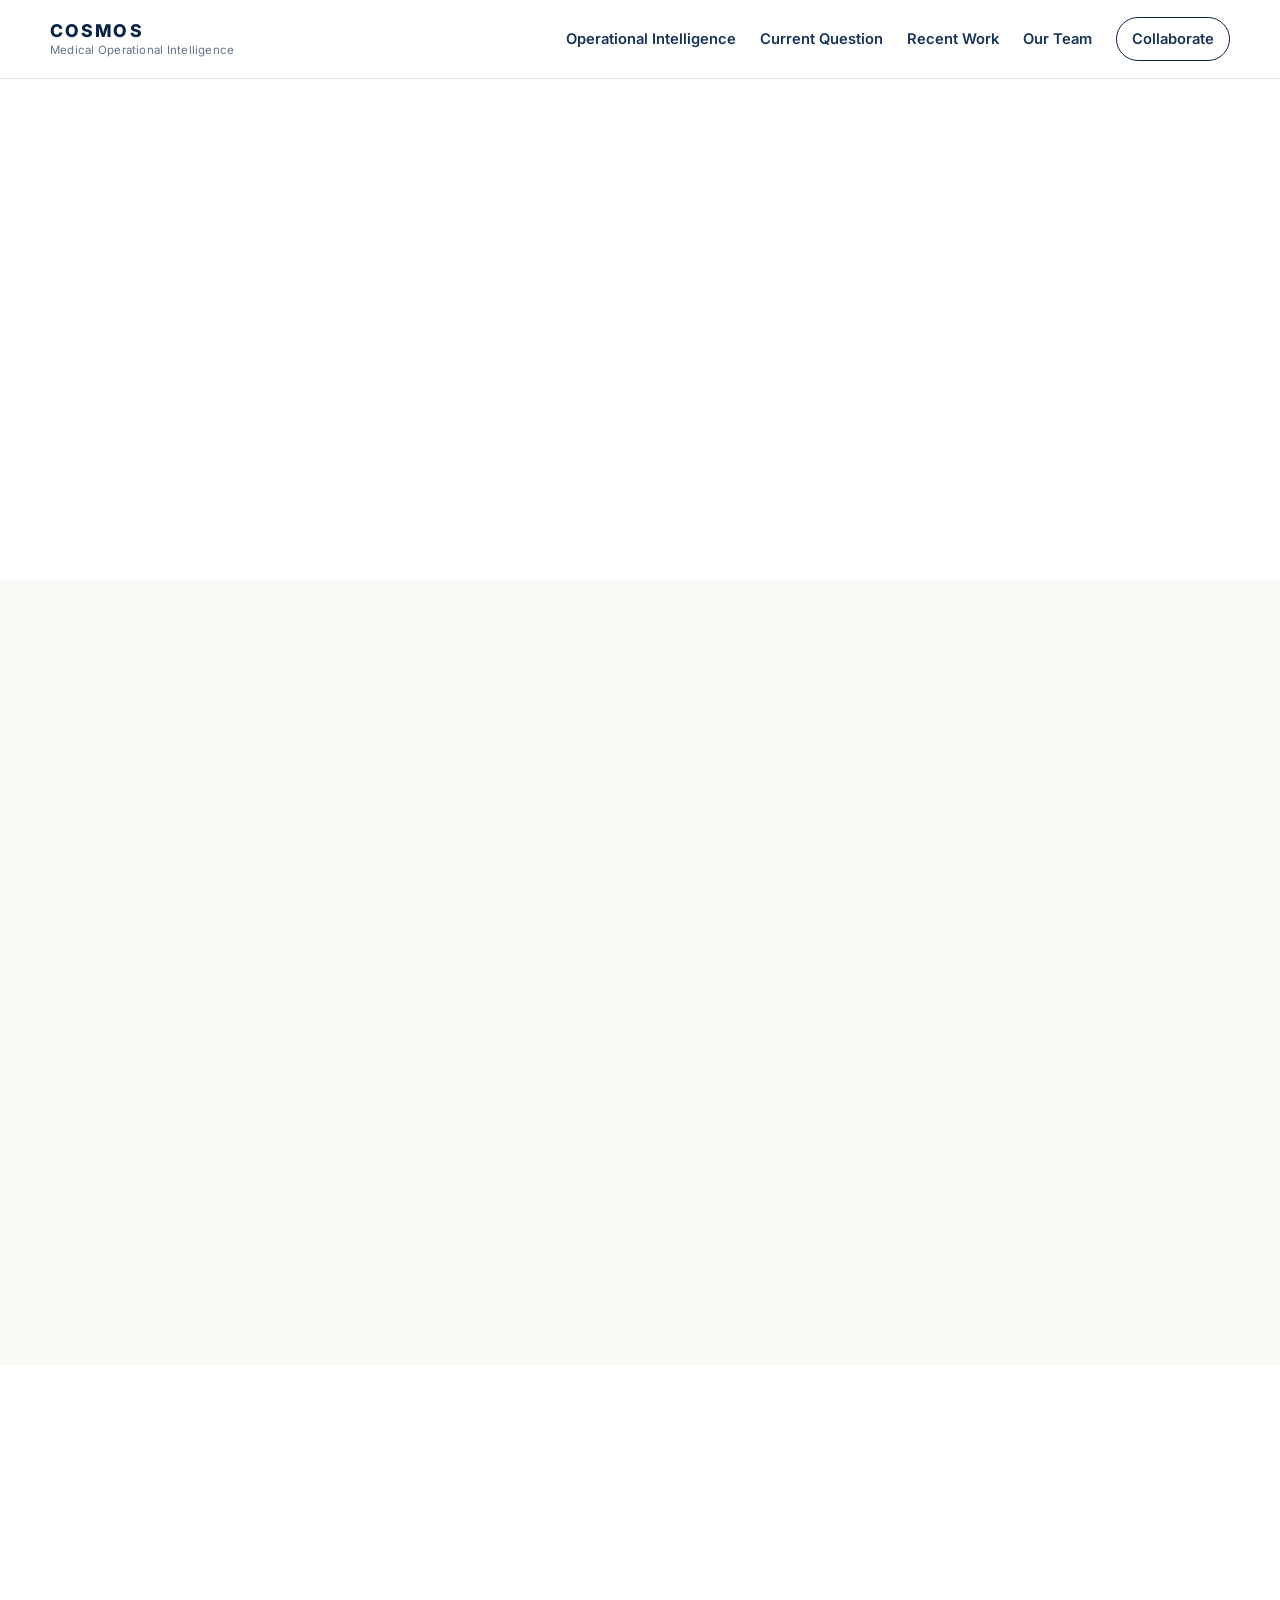
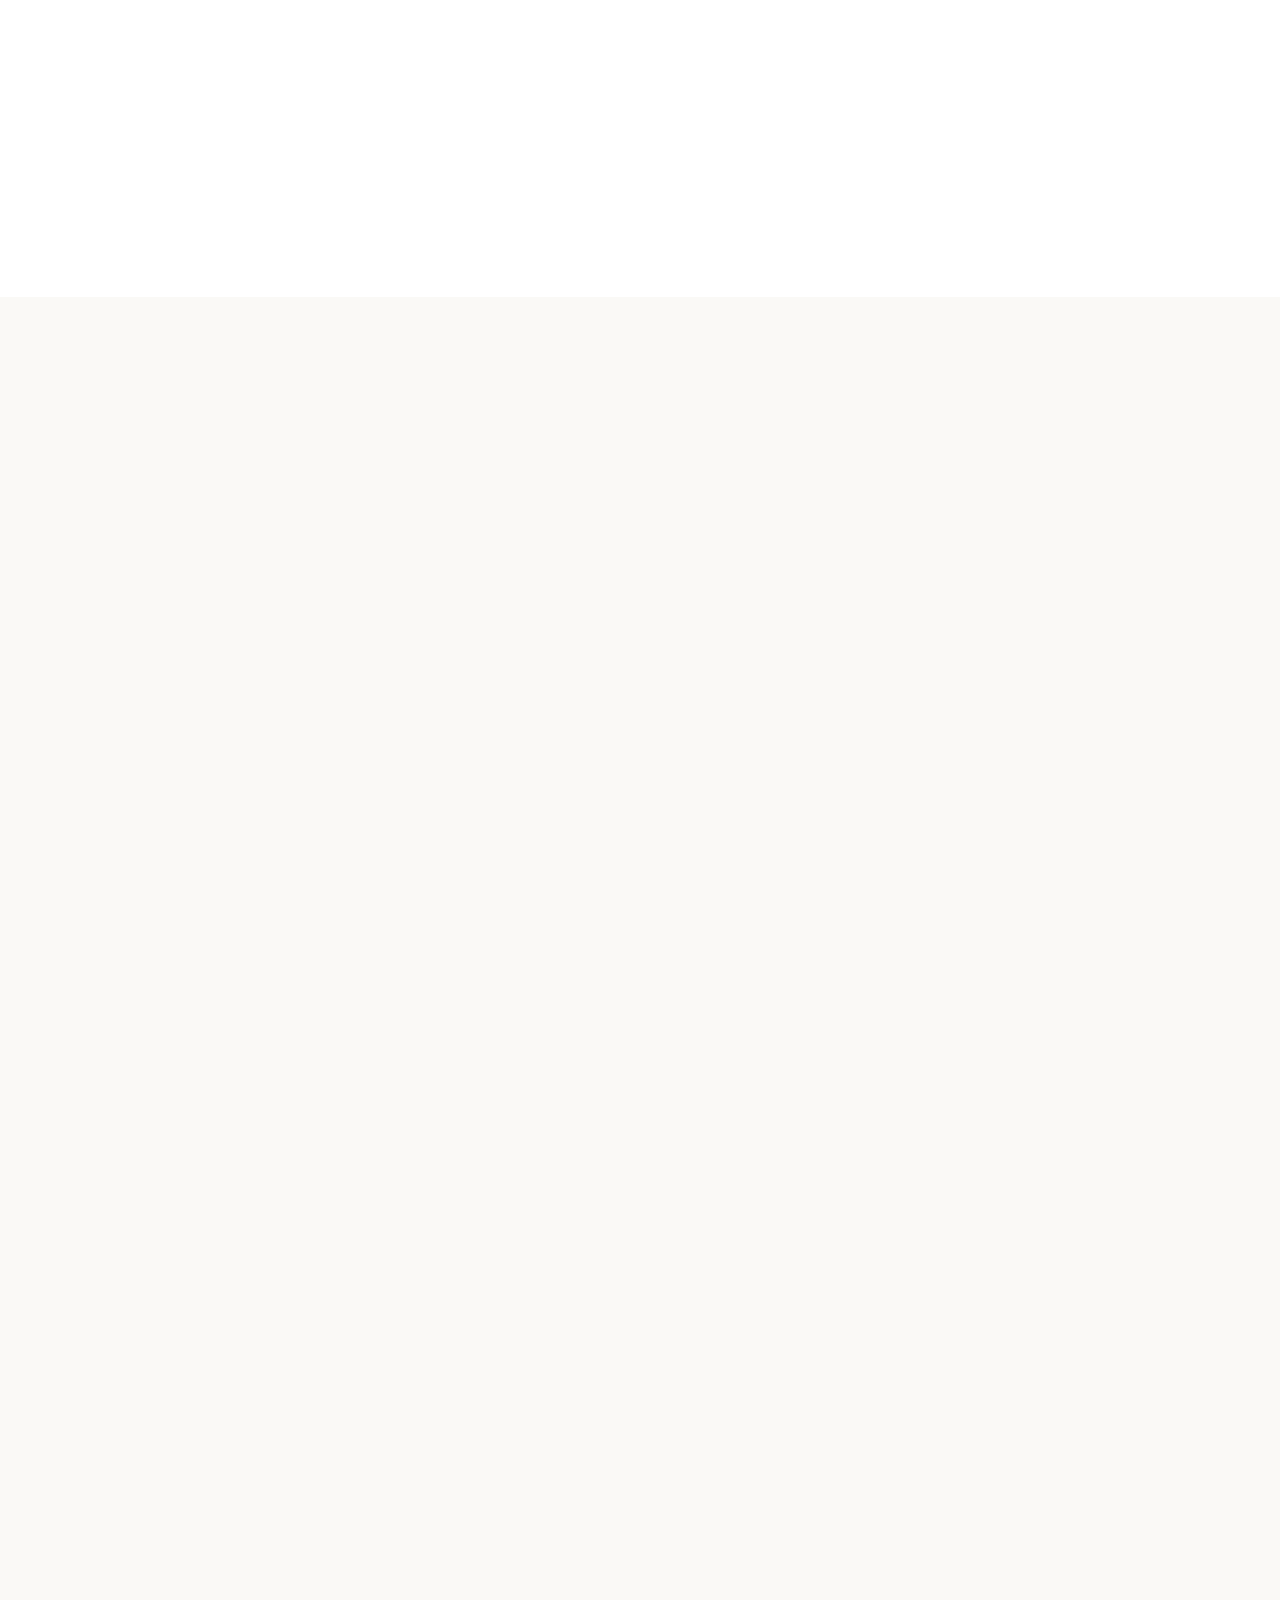
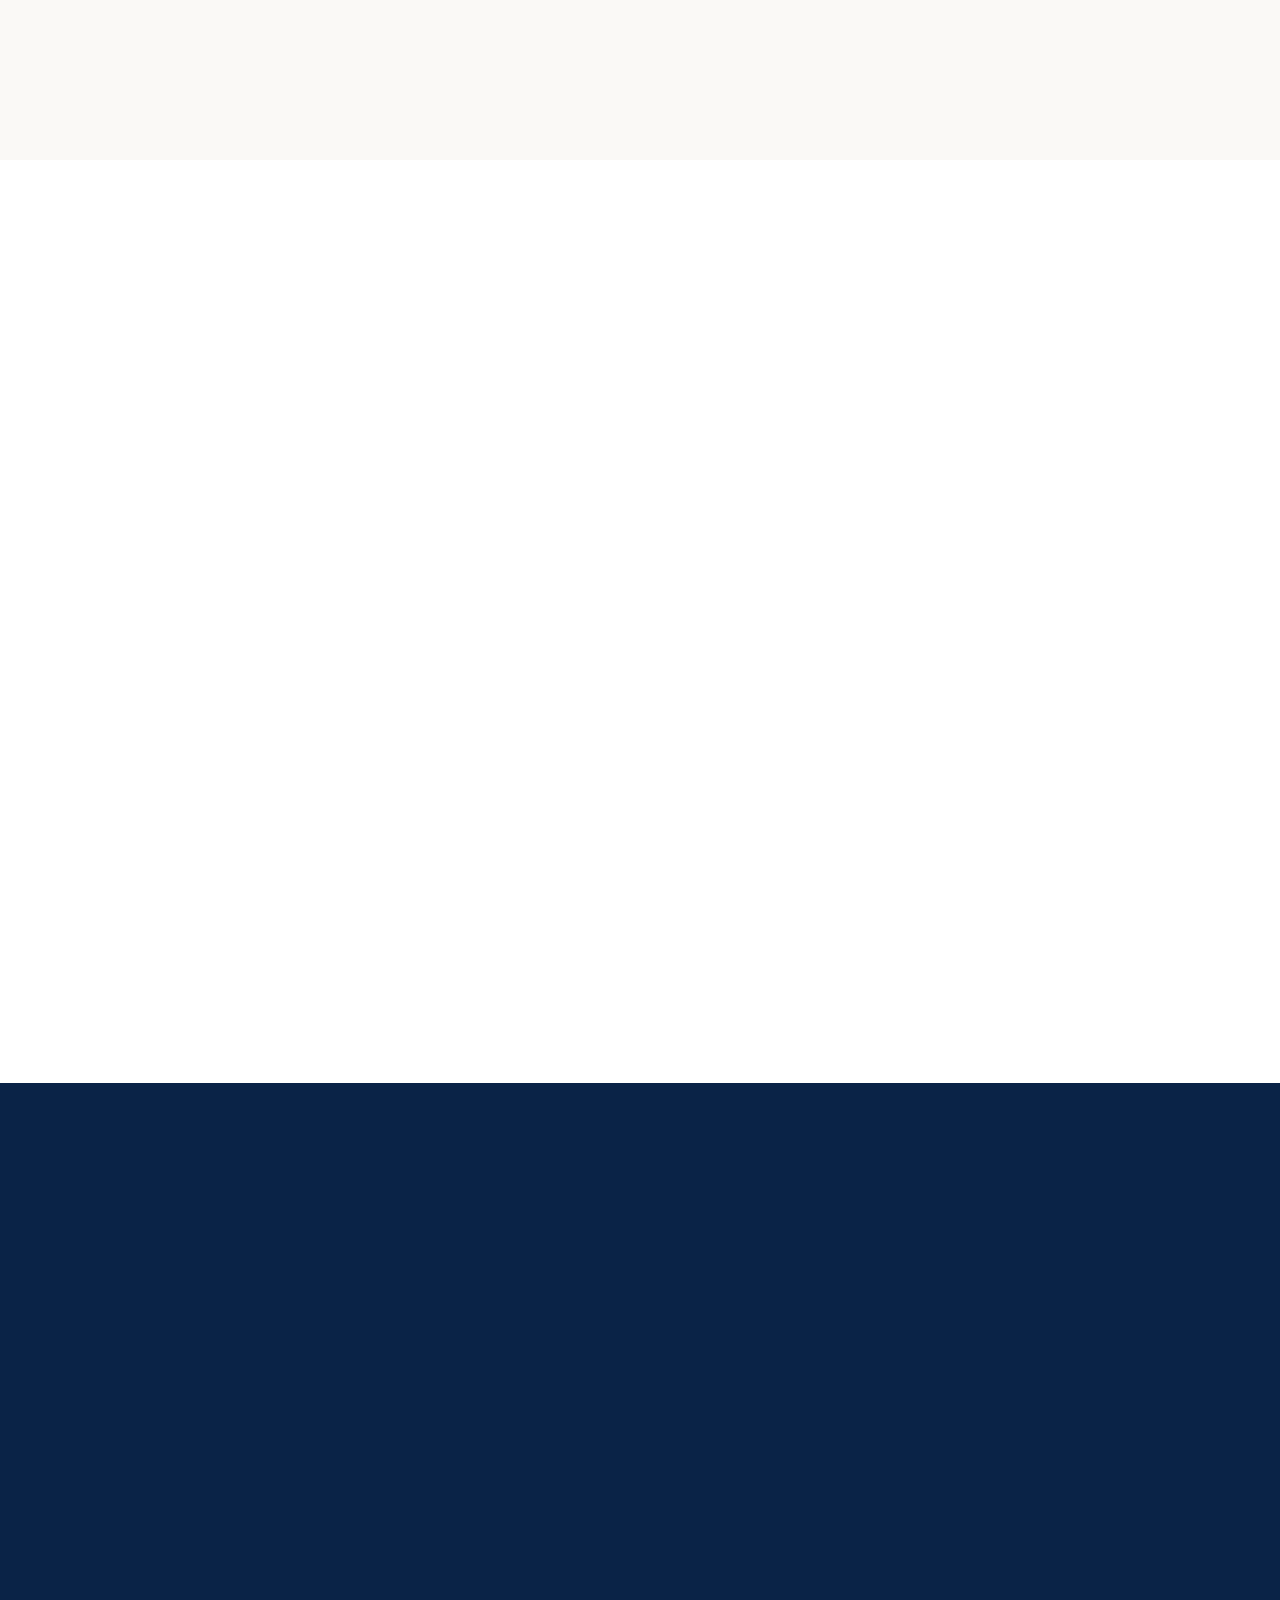
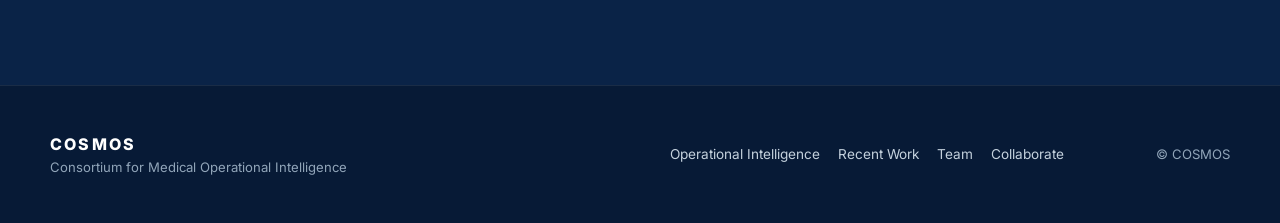
==== COSMOS/index.html @ 9124b32c "Add files via upload" ====
<!doctype html>
<html lang="en">
<head>
  <meta charset="utf-8" />
  <meta name="viewport" content="width=device-width, initial-scale=1" />
  <meta name="description" content="COSMOS — Consortium for Medical Operational Intelligence." />
  <title>COSMOS — Consortium for Medical Operational Intelligence</title>
  <link rel="preconnect" href="https://fonts.googleapis.com">
  <link rel="preconnect" href="https://fonts.gstatic.com" crossorigin>
  <link href="https://fonts.googleapis.com/css2?family=Inter:wght@400;500;600;700;800&family=DM+Serif+Display:ital@0;1&display=swap" rel="stylesheet">
  <link rel="stylesheet" href="styles.css" />
</head>
<body>
  <header class="site-header" id="top">
    <div class="nav-wrap shell">
      <a class="brand" href="#top" aria-label="COSMOS home">
        <span class="brand-mark">COSMOS</span>
        <span class="brand-sub">Medical Operational Intelligence</span>
      </a>

      <button class="nav-toggle" aria-expanded="false" aria-controls="site-nav" aria-label="Open navigation">
        <span></span><span></span><span></span>
      </button>

      <nav id="site-nav" class="site-nav" aria-label="Primary navigation">
        <a href="#operational-intelligence">Operational Intelligence</a>
        <a href="#current-question">Current Question</a>
        <a href="#recent-work">Recent Work</a>
        <a href="#team">Our Team</a>
        <a class="nav-cta" href="#collaborate">Collaborate</a>
      </nav>
    </div>
  </header>

  <main>
    <!-- 1. HERO -->
    <section class="hero section-shell">
      <div class="hero-copy shell-narrow reveal">
        <div class="eyebrow">Consortium for Medical Operational Intelligence</div>
        <h1>COSMOS</h1>
        <p class="hero-line">AI is leaving the lab and entering the real world.</p>
      </div>

      <div class="hero-media shell reveal delay-1">
        <img src="assets/cosmos-hero.png" alt="AI leaving the laboratory and entering a real clinical environment." />
      </div>
    </section>

    <!-- 2. WHAT IS OPERATIONAL INTELLIGENCE? -->
    <section id="operational-intelligence" class="section section-oi">
      <div class="shell split">
        <div class="section-kicker reveal">What is Operational Intelligence?</div>
        <div class="oi-copy reveal delay-1">
          <h2>Building AI is only the beginning.</h2>
          <p>
            When AI enters the real world, it encounters changing patients, users,
            machines, environments, infrastructure — and other AI systems.
          </p>
          <p class="definition">
            <strong>Operational Intelligence is the science of making AI work, adapt,
            and evolve in this changing world.</strong>
          </p>
          <p class="statement">We study the computational problems that begin when AI leaves the lab.</p>
        </div>
      </div>
    </section>

    <!-- 3. CURRENT QUESTION -->
    <section id="current-question" class="section section-current">
      <div class="shell">
        <div class="section-head centered reveal">
          <div class="section-kicker">What keeps us up at night these days?</div>
          <h2>What happens when AI fails?</h2>
          <p>One problem at a time. One question we cannot stop thinking about.</p>
        </div>

        <div class="current-media reveal delay-1">
          <img src="assets/current-question.png" alt="A patient is not a statistic: four current questions about AI failure, safety, and learning." />
        </div>
      </div>
    </section>

    <!-- 4. RECENT WORK -->
    <section id="recent-work" class="section section-work">
      <div class="shell">
        <div class="section-head reveal">
          <div class="section-kicker">Explore our recent work</div>
          <h2>Recent science, current momentum.</h2>
        </div>

        <div class="work-switcher reveal delay-1" role="tablist" aria-label="Recent work categories">
          <button class="work-tab is-active" data-tab="publications" role="tab" aria-selected="true">Publications</button>
          <button class="work-tab" data-tab="grants" role="tab" aria-selected="false">Grants</button>
        </div>

        <div class="work-panels reveal delay-2">
          <div class="work-panel is-active" id="publications-panel" data-panel="publications" role="tabpanel">
            <article class="work-item">
              <div class="work-meta">2026 · Journal / Conference</div>
              <h3><a href="#">Publication title goes here</a></h3>
              <p>Author list · One-line description or takeaway if useful.</p>
            </article>
            <article class="work-item">
              <div class="work-meta">2026 · Journal / Conference</div>
              <h3><a href="#">Publication title goes here</a></h3>
              <p>Author list · One-line description or takeaway if useful.</p>
            </article>
            <article class="work-item">
              <div class="work-meta">2025 · Journal / Conference</div>
              <h3><a href="#">Publication title goes here</a></h3>
              <p>Author list · One-line description or takeaway if useful.</p>
            </article>
            <article class="work-item">
              <div class="work-meta">2025 · Journal / Conference</div>
              <h3><a href="#">Publication title goes here</a></h3>
              <p>Author list · One-line description or takeaway if useful.</p>
            </article>
            <div class="work-footer"><a class="text-link" href="#">View all publications →</a></div>
          </div>

          <div class="work-panel" id="grants-panel" data-panel="grants" role="tabpanel" hidden>
            <article class="work-item">
              <div class="work-meta">2026 · Funding agency</div>
              <h3><a href="#">Funded project title goes here</a></h3>
              <p>Role · Collaborating institutions · Short description.</p>
            </article>
            <article class="work-item">
              <div class="work-meta">2025 · Funding agency</div>
              <h3><a href="#">Funded project title goes here</a></h3>
              <p>Role · Collaborating institutions · Short description.</p>
            </article>
            <article class="work-item">
              <div class="work-meta">2025 · Funding agency</div>
              <h3><a href="#">Funded project title goes here</a></h3>
              <p>Role · Collaborating institutions · Short description.</p>
            </article>
            <div class="work-footer"><a class="text-link" href="#">View all funded projects →</a></div>
          </div>
        </div>
      </div>
    </section>

    <!-- 5. OUR TEAM -->
    <section id="team" class="section section-team">
      <div class="shell">
        <div class="section-head reveal">
          <div class="section-kicker">Our Team</div>
          <h2>A consortium built across disciplines and institutions.</h2>
        </div>

        <div class="team-grid reveal delay-1">
          <article class="person-card">
            <div class="avatar placeholder-avatar">VP</div>
            <h3>Vishwa Parekh</h3>
            <p class="role">Founding Director / Principal Investigator</p>
            <p class="institution">Institution</p>
          </article>
          <article class="person-card">
            <div class="avatar placeholder-avatar">AA</div>
            <h3>Investigator Name</h3>
            <p class="role">Investigator</p>
            <p class="institution">Institution</p>
          </article>
          <article class="person-card">
            <div class="avatar placeholder-avatar">BB</div>
            <h3>Investigator Name</h3>
            <p class="role">Investigator</p>
            <p class="institution">Institution</p>
          </article>
          <article class="person-card">
            <div class="avatar placeholder-avatar">CC</div>
            <h3>Student / Engineer</h3>
            <p class="role">Researcher</p>
            <p class="institution">Institution</p>
          </article>
        </div>

        <div class="team-footer reveal delay-2">
          <a class="text-link" href="#">Meet the full team →</a>
        </div>
      </div>
    </section>

    <!-- 6. COLLABORATE -->
    <section id="collaborate" class="section section-collaborate">
      <div class="shell collaborate-wrap reveal">
        <div>
          <div class="section-kicker light">Collaborate with COSMOS</div>
          <h2>AI works beautifully in your lab.<br><span>What happens when it meets the real world?</span></h2>
          <p>We're always looking for difficult operational problems in medicine.</p>
        </div>
        <div class="collaborate-actions">
          <a class="button button-light" href="mailto:your-email@institution.edu">Collaborate with us →</a>
          <p class="small-note">Replace this email with your preferred contact.</p>
        </div>
      </div>
    </section>
  </main>

  <footer class="site-footer">
    <div class="shell footer-wrap">
      <div>
        <div class="footer-brand">COSMOS</div>
        <div class="footer-sub">Consortium for Medical Operational Intelligence</div>
      </div>
      <div class="footer-links">
        <a href="#operational-intelligence">Operational Intelligence</a>
        <a href="#recent-work">Recent Work</a>
        <a href="#team">Team</a>
        <a href="#collaborate">Collaborate</a>
      </div>
      <div class="copyright">© <span id="year"></span> COSMOS</div>
    </div>
  </footer>

  <script src="script.js"></script>
</body>
</html>
---- COSMOS/styles.css ----
:root {
  --ink: #0a2347;
  --ink-2: #17345c;
  --teal: #0d7480;
  --teal-light: #eaf6f5;
  --orange: #d98c3d;
  --red: #d4322f;
  --paper: #ffffff;
  --paper-warm: #faf9f6;
  --line: #dce5ec;
  --muted: #62758a;
  --shadow: 0 20px 60px rgba(10, 35, 71, 0.10);
  --radius: 28px;
  --shell: 1180px;
}

* { box-sizing: border-box; }
html { scroll-behavior: smooth; }
body {
  margin: 0;
  font-family: "Inter", system-ui, -apple-system, BlinkMacSystemFont, "Segoe UI", sans-serif;
  color: var(--ink);
  background: var(--paper);
  line-height: 1.55;
  -webkit-font-smoothing: antialiased;
}
img { max-width: 100%; display: block; }
a { color: inherit; text-decoration: none; }
button { font: inherit; }

.shell { width: min(calc(100% - 40px), var(--shell)); margin-inline: auto; }
.shell-narrow { width: min(calc(100% - 40px), 900px); margin-inline: auto; }
.section { padding: 120px 0; }
.section-shell { padding: 110px 0 80px; }

/* Header */
.site-header {
  position: sticky;
  top: 0;
  z-index: 50;
  background: rgba(255,255,255,.88);
  border-bottom: 1px solid rgba(220,229,236,.8);
  backdrop-filter: blur(18px);
}
.nav-wrap { min-height: 78px; display: flex; align-items: center; justify-content: space-between; gap: 24px; }
.brand { display: flex; flex-direction: column; line-height: 1; gap: 5px; }
.brand-mark { font-weight: 800; letter-spacing: .12em; font-size: 1.1rem; }
.brand-sub { font-size: .72rem; color: var(--muted); letter-spacing: .02em; }
.site-nav { display: flex; align-items: center; gap: 24px; font-size: .92rem; font-weight: 600; }
.site-nav a { color: var(--ink-2); transition: color .2s ease; }
.site-nav a:hover { color: var(--teal); }
.nav-cta { border: 1px solid var(--ink); padding: 10px 15px; border-radius: 999px; }
.nav-toggle { display: none; background: none; border: 0; padding: 8px; }
.nav-toggle span { display: block; width: 24px; height: 2px; background: var(--ink); margin: 5px 0; }

/* Hero */
.hero-copy { text-align: center; margin-bottom: 40px; }
.eyebrow, .section-kicker { color: var(--teal); font-size: .84rem; font-weight: 800; text-transform: uppercase; letter-spacing: .16em; }
.hero h1 {
  font-size: clamp(4.6rem, 12vw, 9rem);
  letter-spacing: .13em;
  line-height: .85;
  margin: 18px 0 30px;
  color: var(--ink);
}
.hero-line { font-size: clamp(1.35rem, 2.8vw, 2.2rem); margin: 0; font-weight: 600; }
.hero-media img { width: 100%; border-radius: 34px; box-shadow: var(--shadow); }

/* Generic section headings */
.section-head { max-width: 760px; margin-bottom: 56px; }
.section-head.centered { margin-inline: auto; text-align: center; }
.section-head h2, .oi-copy h2 {
  font-size: clamp(2.4rem, 5vw, 4.6rem);
  line-height: 1.02;
  letter-spacing: -.045em;
  margin: 12px 0 20px;
}
.section-head p { color: var(--muted); font-size: 1.1rem; }

/* OI */
.section-oi { background: var(--paper-warm); }
.split { display: grid; grid-template-columns: .8fr 2fr; gap: 70px; align-items: start; }
.oi-copy { max-width: 830px; }
.oi-copy p { font-size: clamp(1.18rem, 2vw, 1.45rem); color: #314c68; }
.oi-copy .definition { color: var(--ink); margin-top: 30px; }
.statement {
  margin-top: 46px !important;
  padding-top: 34px;
  border-top: 1px solid var(--line);
  font-size: clamp(1.45rem, 2.4vw, 2rem) !important;
  font-weight: 700;
  color: var(--ink) !important;
}

/* Current question */
.section-current { background: #fff; }
.current-media img { border-radius: 30px; box-shadow: var(--shadow); }

/* Work */
.section-work { background: var(--paper-warm); }
.work-switcher { display: inline-flex; padding: 5px; border: 1px solid var(--line); border-radius: 999px; margin-bottom: 32px; background: #fff; }
.work-tab { border: 0; background: transparent; color: var(--muted); padding: 10px 18px; border-radius: 999px; cursor: pointer; font-weight: 700; }
.work-tab.is-active { background: var(--ink); color: white; }
.work-panel { border-top: 1px solid var(--line); }
.work-item { display: grid; grid-template-columns: 220px 1fr; gap: 34px; padding: 32px 0; border-bottom: 1px solid var(--line); }
.work-meta { color: var(--teal); font-size: .84rem; font-weight: 800; text-transform: uppercase; letter-spacing: .08em; }
.work-item h3 { margin: 0 0 8px; font-size: clamp(1.25rem, 2vw, 1.7rem); line-height: 1.25; }
.work-item h3 a:hover { color: var(--teal); }
.work-item p { margin: 0; color: var(--muted); }
.work-footer { padding-top: 28px; }
.text-link { display: inline-block; font-weight: 800; color: var(--teal); }
.text-link:hover { transform: translateX(3px); }

/* Team */
.team-grid { display: grid; grid-template-columns: repeat(4, 1fr); gap: 28px; }
.person-card { padding-top: 4px; }
.avatar { aspect-ratio: 1 / 1; border-radius: 24px; margin-bottom: 18px; overflow: hidden; }
.placeholder-avatar { display: grid; place-items: center; background: linear-gradient(145deg, #eff7f7, #e8eef8); color: var(--ink); font-weight: 800; font-size: 2rem; }
.person-card h3 { margin: 0 0 5px; font-size: 1.18rem; }
.role, .institution { margin: 0; color: var(--muted); font-size: .92rem; }
.institution { margin-top: 3px; }
.team-footer { margin-top: 38px; }

/* Collaborate */
.section-collaborate { background: var(--ink); color: white; }
.collaborate-wrap { display: grid; grid-template-columns: 1.6fr .8fr; gap: 80px; align-items: end; }
.section-kicker.light { color: #8ed5d7; }
.collaborate-wrap h2 { font-size: clamp(2.5rem, 5vw, 4.8rem); line-height: 1.02; letter-spacing: -.04em; margin: 14px 0 20px; }
.collaborate-wrap h2 span { color: #8ed5d7; }
.collaborate-wrap p { color: #cad7e2; font-size: 1.12rem; }
.button { display: inline-flex; align-items: center; justify-content: center; border-radius: 999px; font-weight: 800; padding: 15px 22px; transition: transform .2s ease; }
.button:hover { transform: translateY(-2px); }
.button-light { background: white; color: var(--ink); }
.small-note { font-size: .78rem !important; margin-top: 12px; }

/* Footer */
.site-footer { padding: 46px 0; background: #071a36; color: white; border-top: 1px solid rgba(255,255,255,.08); }
.footer-wrap { display: grid; grid-template-columns: 1.3fr 1fr auto; gap: 40px; align-items: center; }
.footer-brand { font-weight: 800; letter-spacing: .14em; }
.footer-sub, .copyright { color: #91a5b9; font-size: .82rem; }
.footer-links { display: flex; gap: 18px; color: #c4d1dd; font-size: .85rem; }

/* Reveal */
.reveal { opacity: 0; transform: translateY(16px); transition: opacity .7s ease, transform .7s ease; }
.reveal.is-visible { opacity: 1; transform: translateY(0); }
.delay-1 { transition-delay: .08s; }
.delay-2 { transition-delay: .16s; }

@media (prefers-reduced-motion: reduce) {
  html { scroll-behavior: auto; }
  .reveal { opacity: 1; transform: none; transition: none; }
  .button:hover, .text-link:hover { transform: none; }
}

@media (max-width: 900px) {
  .section { padding: 88px 0; }
  .section-shell { padding-top: 80px; }
  .site-nav { position: absolute; inset: 78px 20px auto 20px; flex-direction: column; align-items: stretch; gap: 0; padding: 14px; background: white; border: 1px solid var(--line); border-radius: 18px; box-shadow: var(--shadow); display: none; }
  .site-nav.is-open { display: flex; }
  .site-nav a { padding: 13px 10px; }
  .nav-toggle { display: block; }
  .brand-sub { display: none; }
  .split, .collaborate-wrap { grid-template-columns: 1fr; gap: 34px; }
  .team-grid { grid-template-columns: repeat(2, 1fr); }
  .work-item { grid-template-columns: 1fr; gap: 8px; }
  .footer-wrap { grid-template-columns: 1fr; }
  .footer-links { flex-wrap: wrap; }
}

@media (max-width: 560px) {
  .shell, .shell-narrow { width: min(calc(100% - 28px), var(--shell)); }
  .hero h1 { font-size: 4rem; }
  .hero-media img, .current-media img { border-radius: 18px; }
  .team-grid { grid-template-columns: 1fr; }
  .work-switcher { width: 100%; }
  .work-tab { flex: 1; }
}
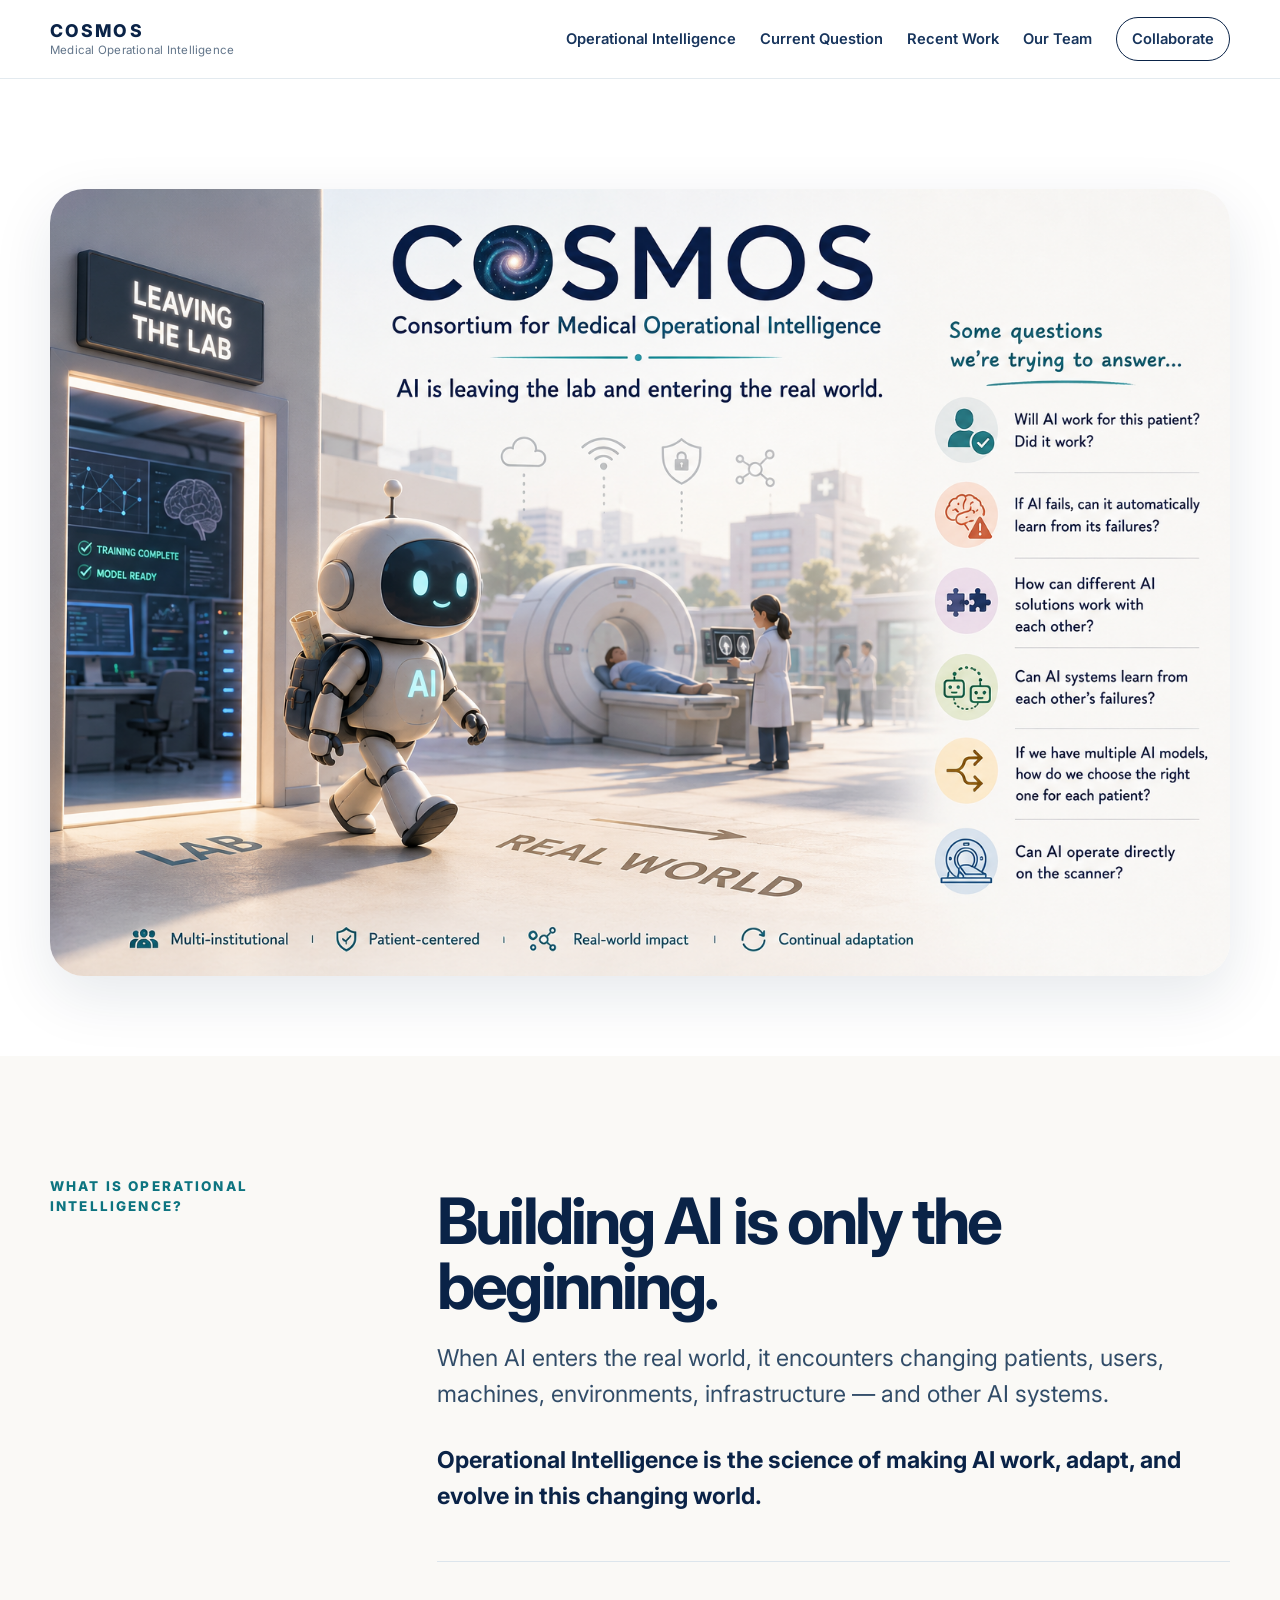
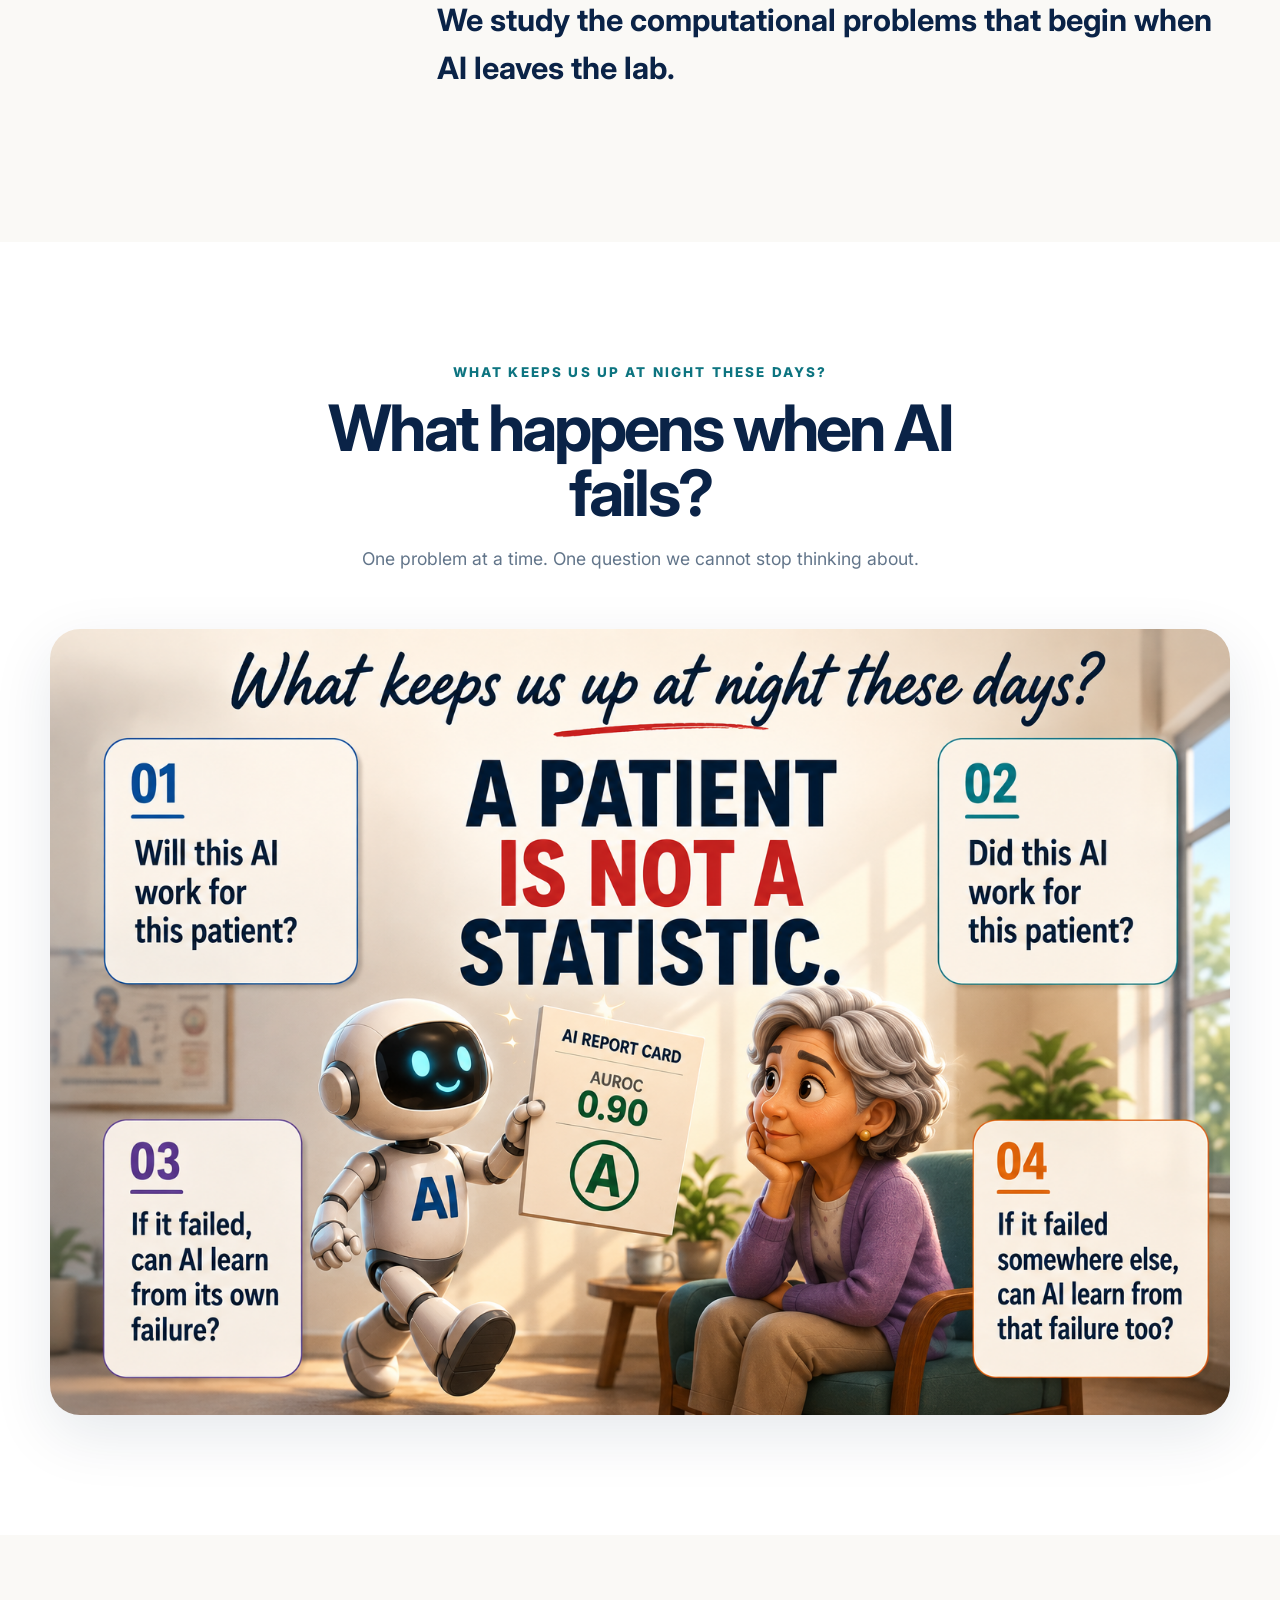
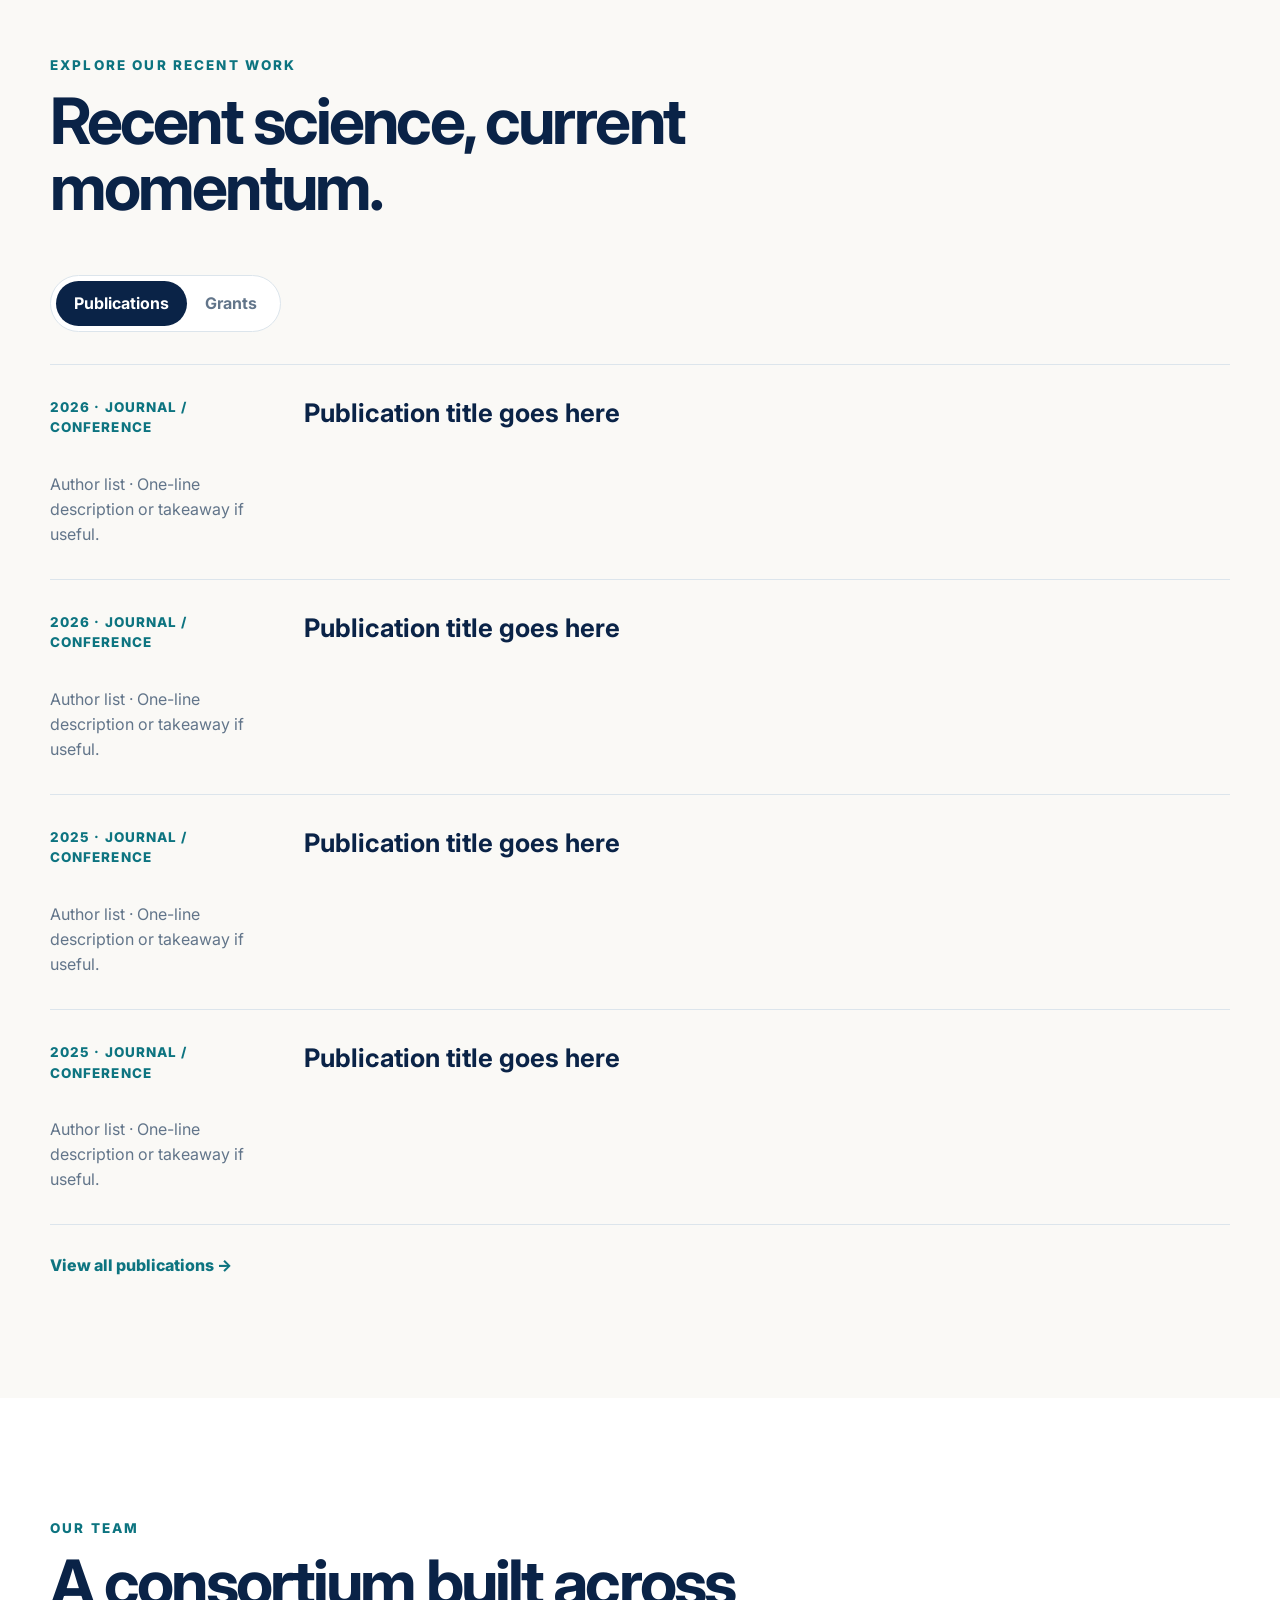
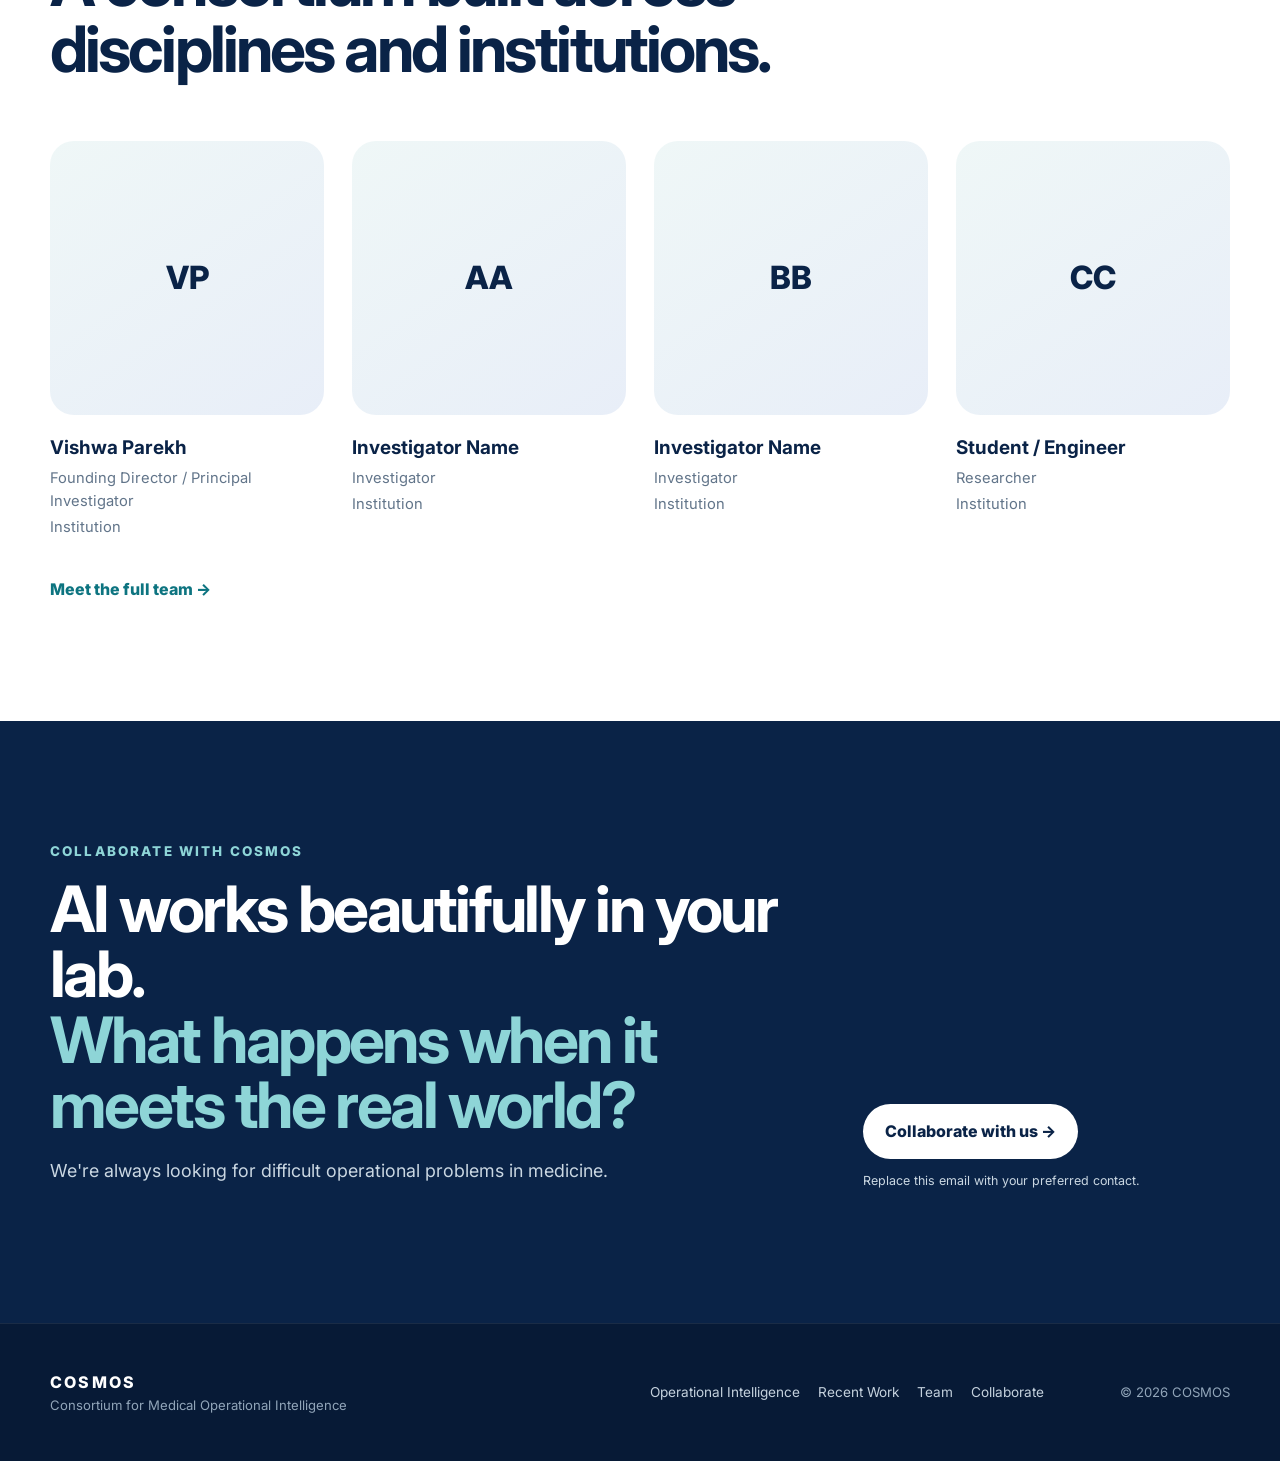
==== commit 1cc267af: "Comment out hero copy section in index.html Commented out the hero copy section in index.html." ====
--- a/COSMOS/index.html
+++ b/COSMOS/index.html
@@ -35,12 +35,13 @@
   <main>
     <!-- 1. HERO -->
     <section class="hero section-shell">
+      <!--
       <div class="hero-copy shell-narrow reveal">
         <div class="eyebrow">Consortium for Medical Operational Intelligence</div>
         <h1>COSMOS</h1>
         <p class="hero-line">AI is leaving the lab and entering the real world.</p>
       </div>
-
+      -->
       <div class="hero-media shell reveal delay-1">
         <img src="assets/cosmos-hero.png" alt="AI leaving the laboratory and entering a real clinical environment." />
       </div>
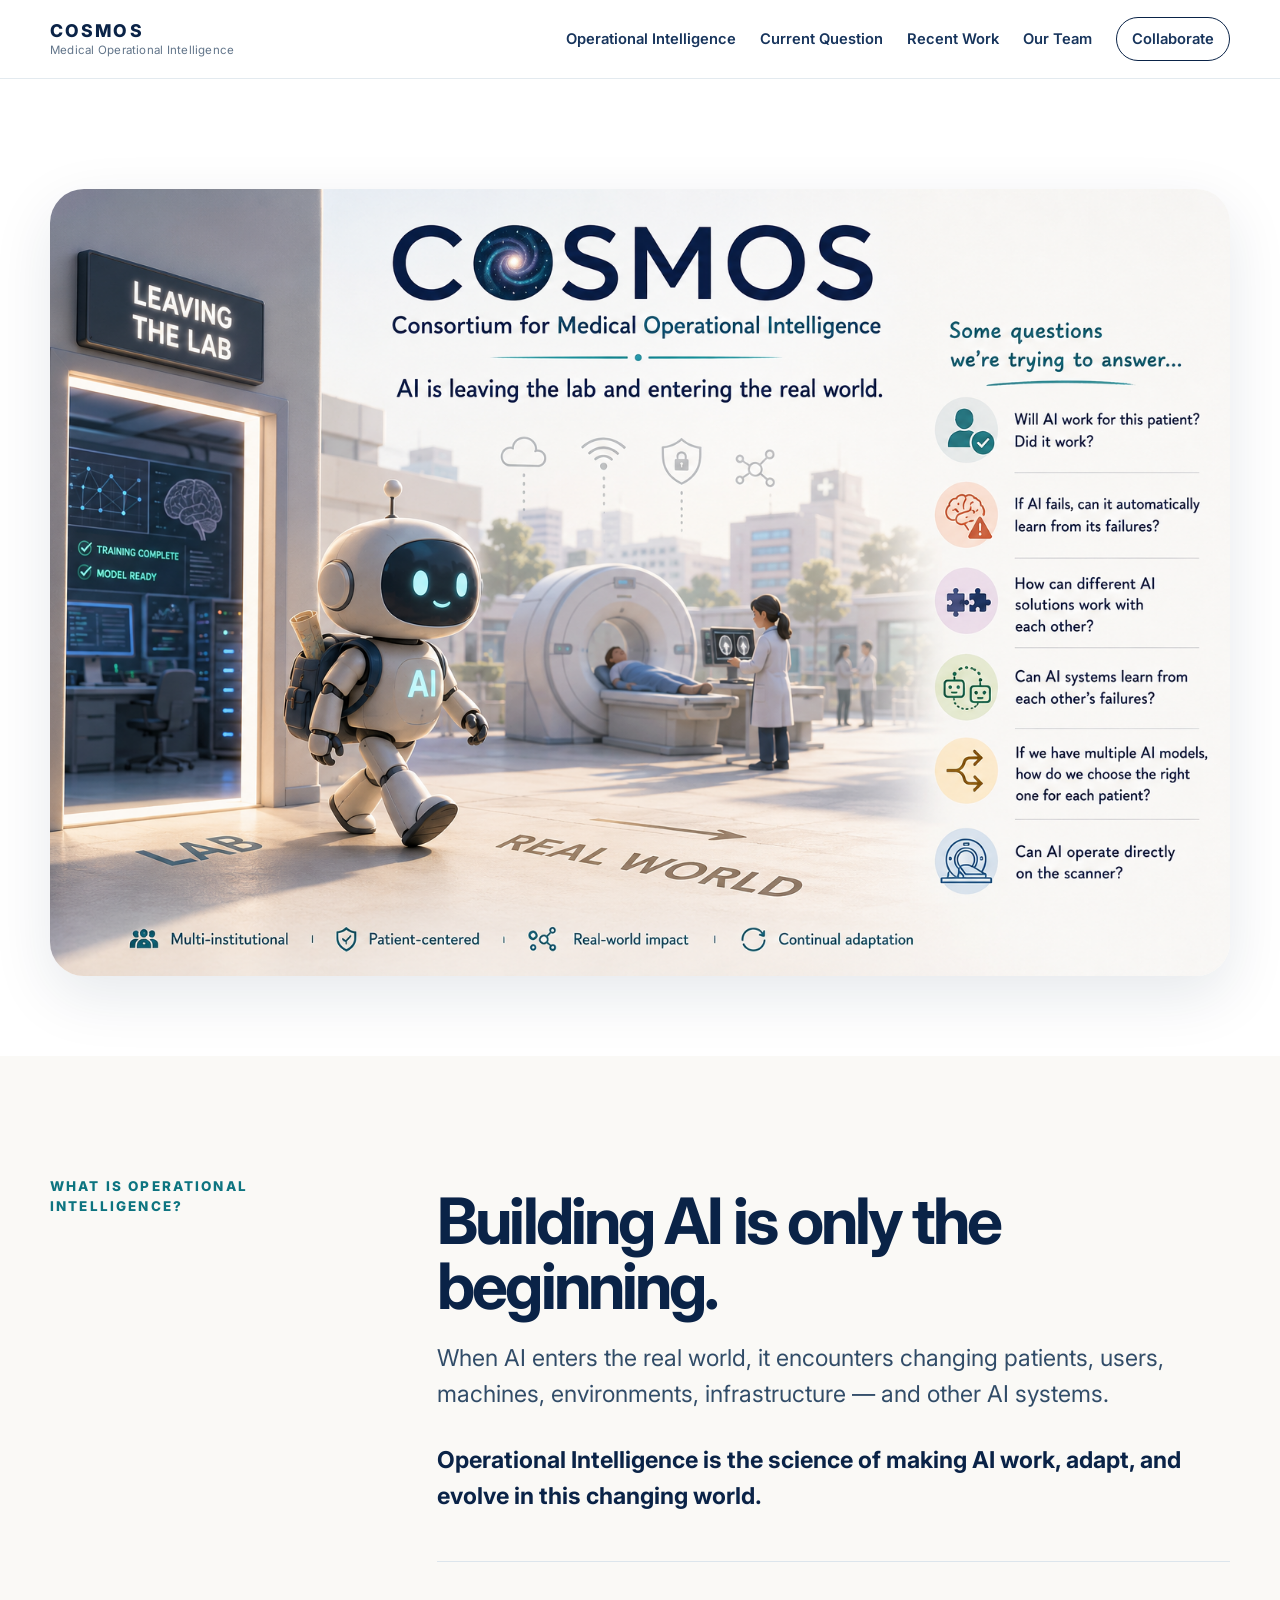
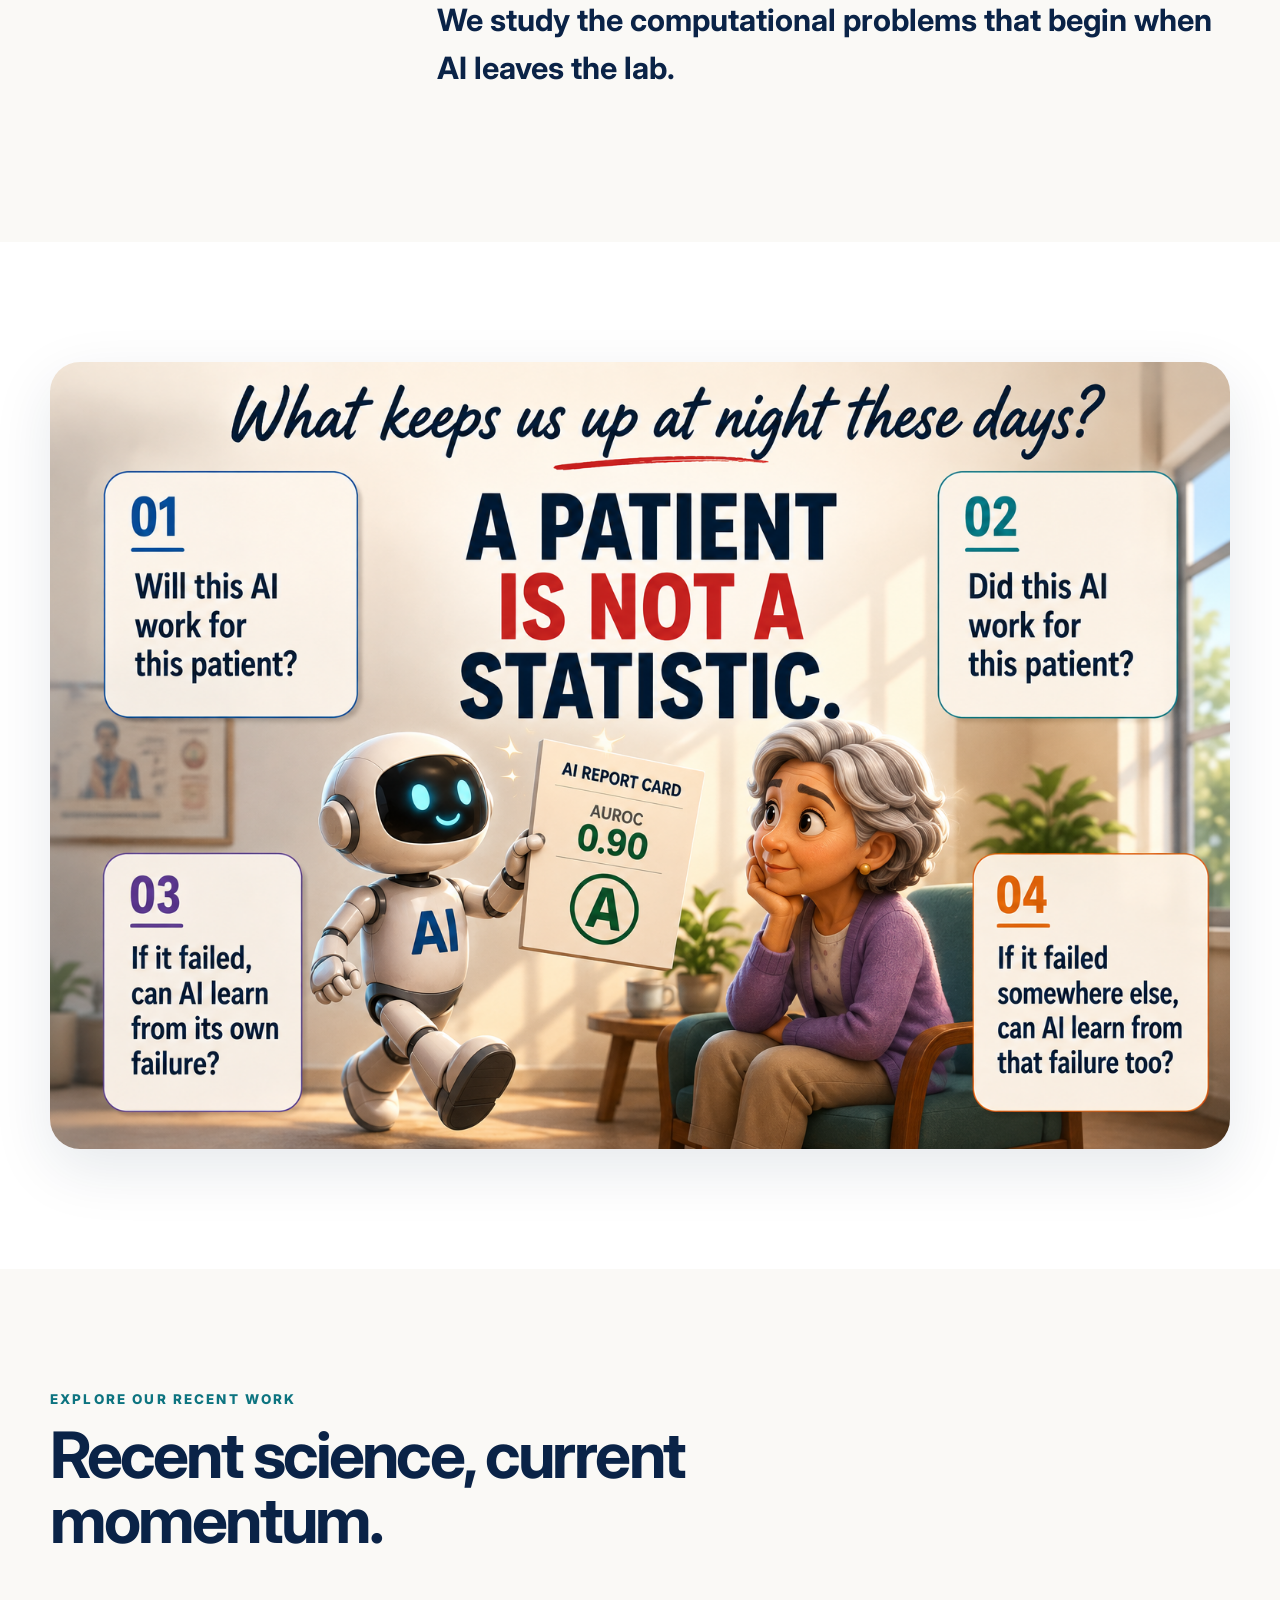
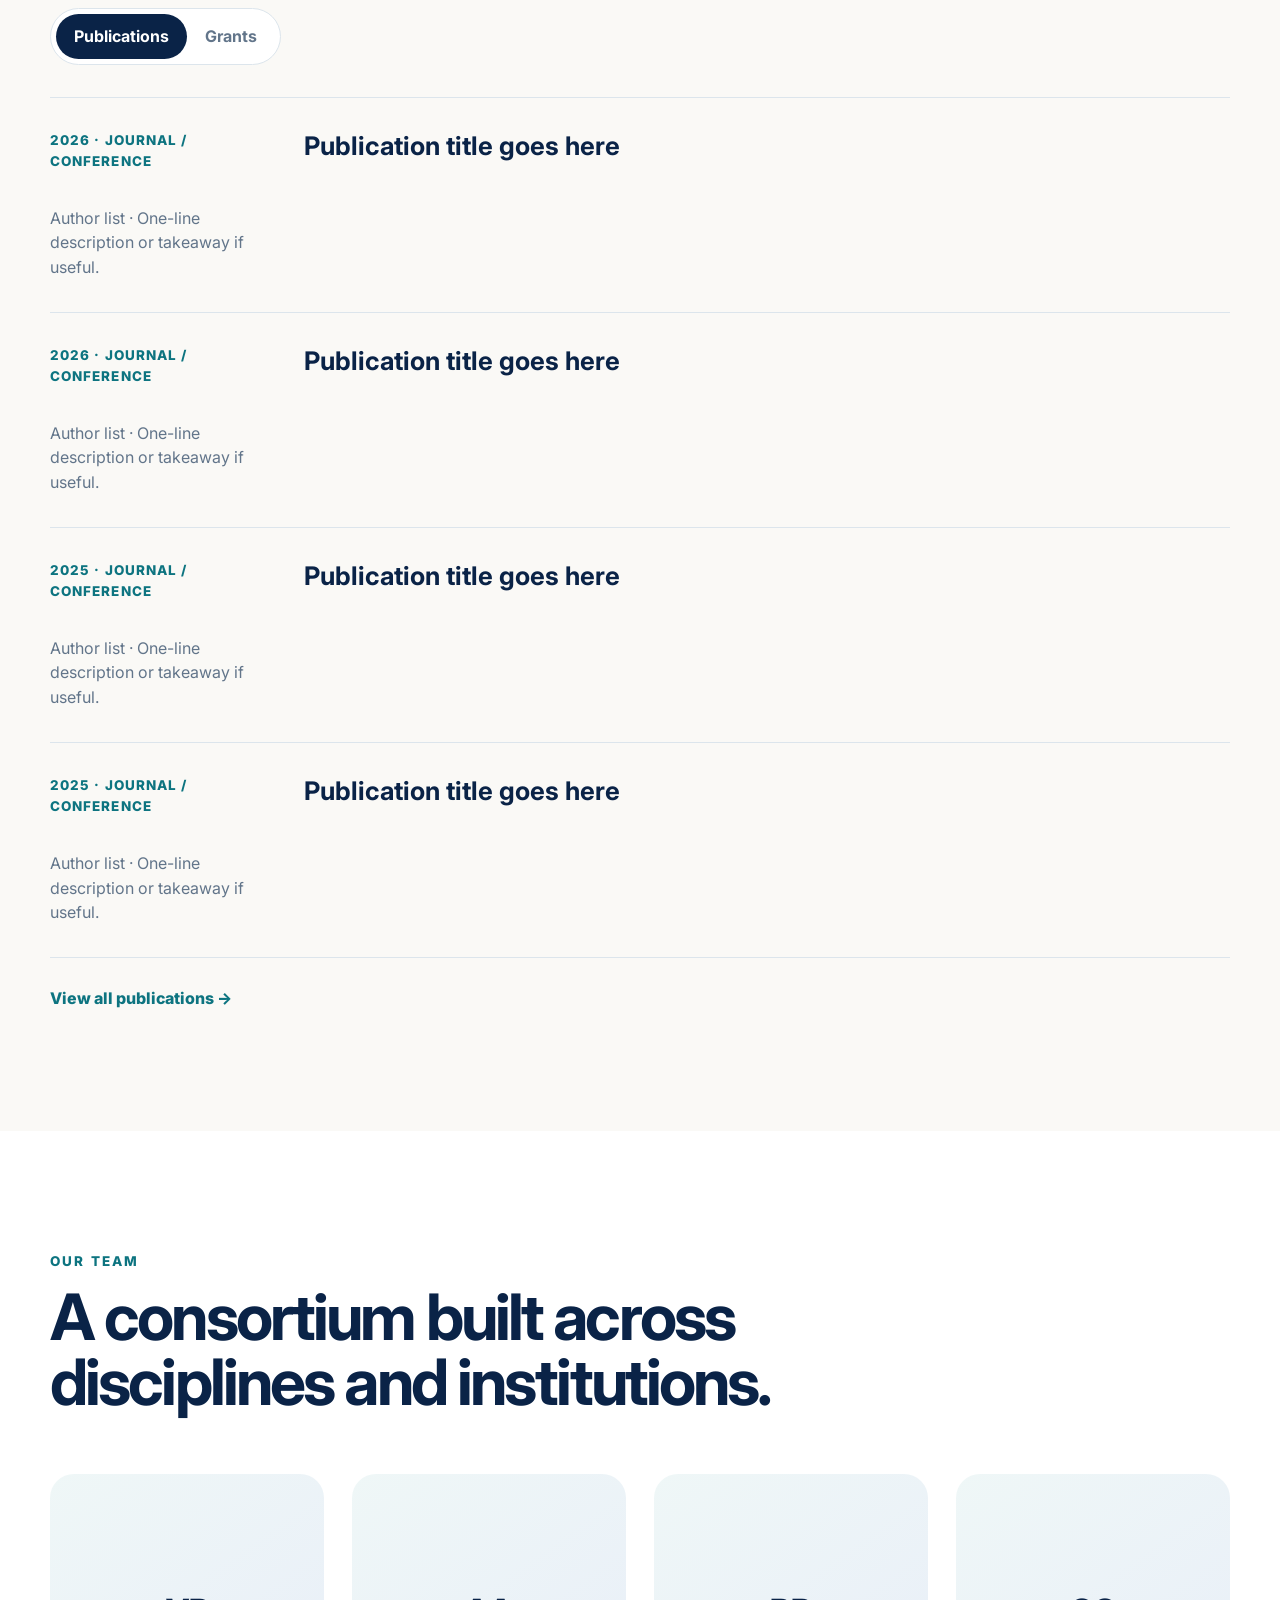
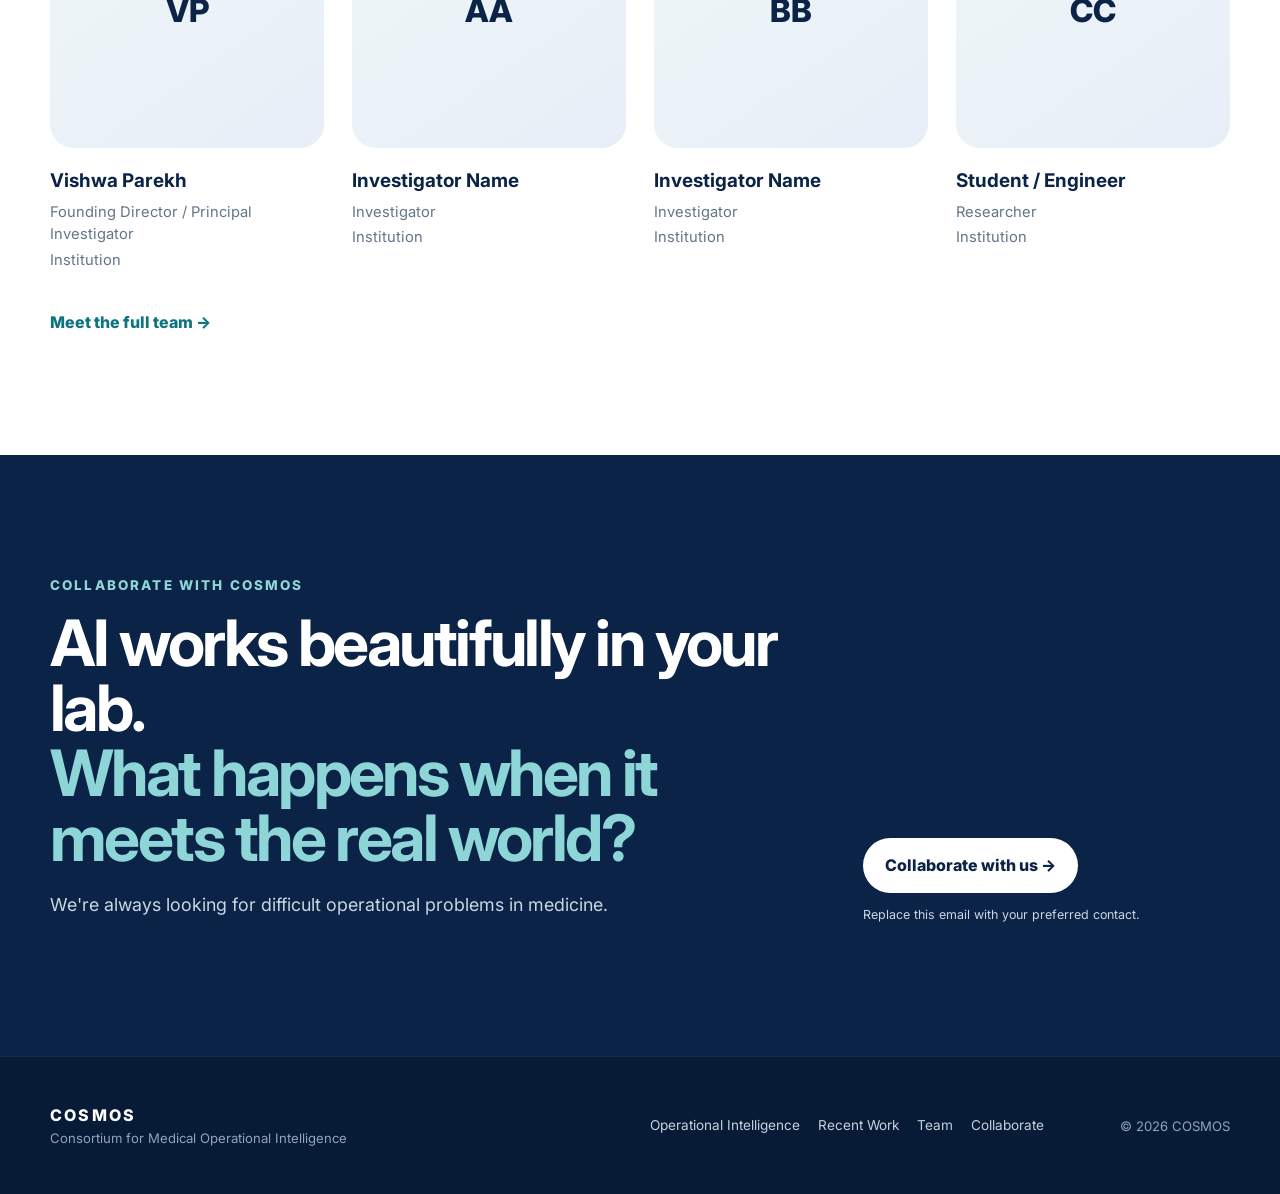
==== commit 6dbae973: "Comment out section head in current question Commented out the section head for the current question" ====
--- a/COSMOS/index.html
+++ b/COSMOS/index.html
@@ -69,11 +69,13 @@
     <!-- 3. CURRENT QUESTION -->
     <section id="current-question" class="section section-current">
       <div class="shell">
+        <!--
         <div class="section-head centered reveal">
           <div class="section-kicker">What keeps us up at night these days?</div>
           <h2>What happens when AI fails?</h2>
           <p>One problem at a time. One question we cannot stop thinking about.</p>
         </div>
+        -->
 
         <div class="current-media reveal delay-1">
           <img src="assets/current-question.png" alt="A patient is not a statistic: four current questions about AI failure, safety, and learning." />
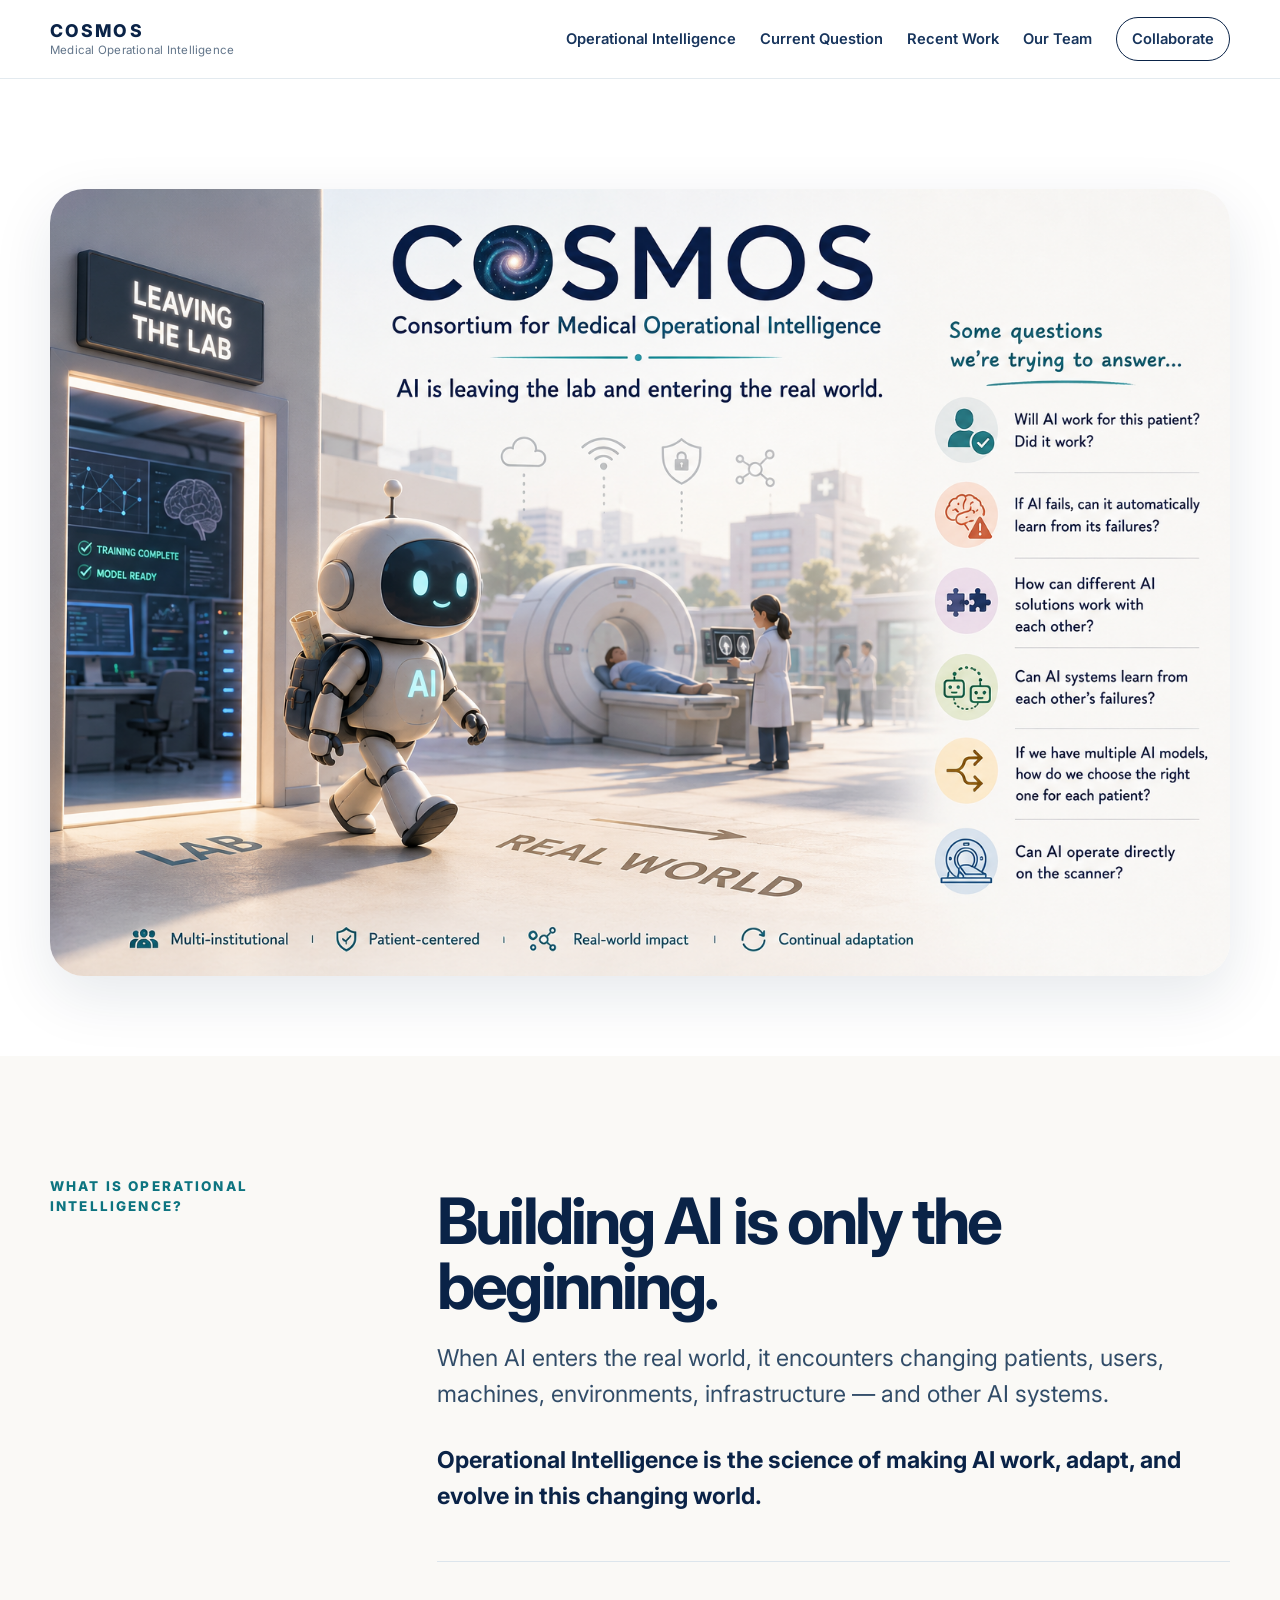
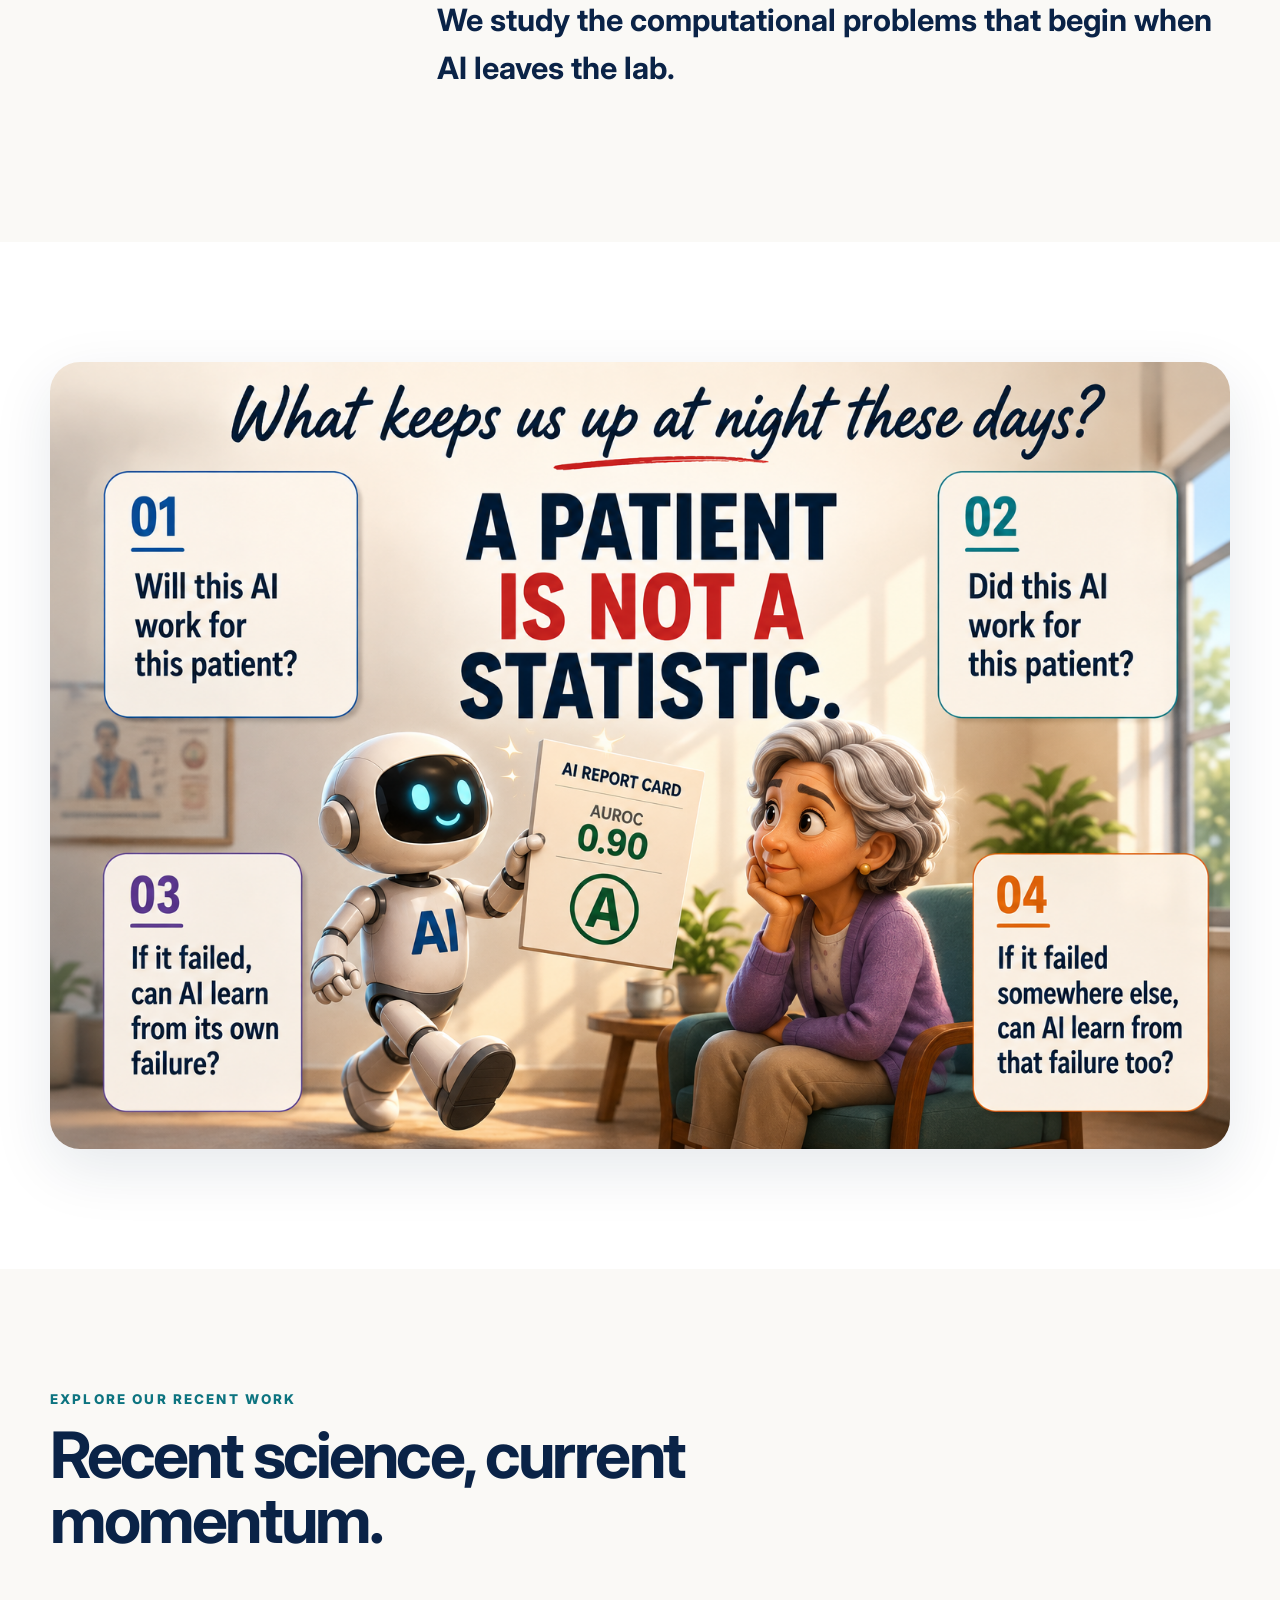
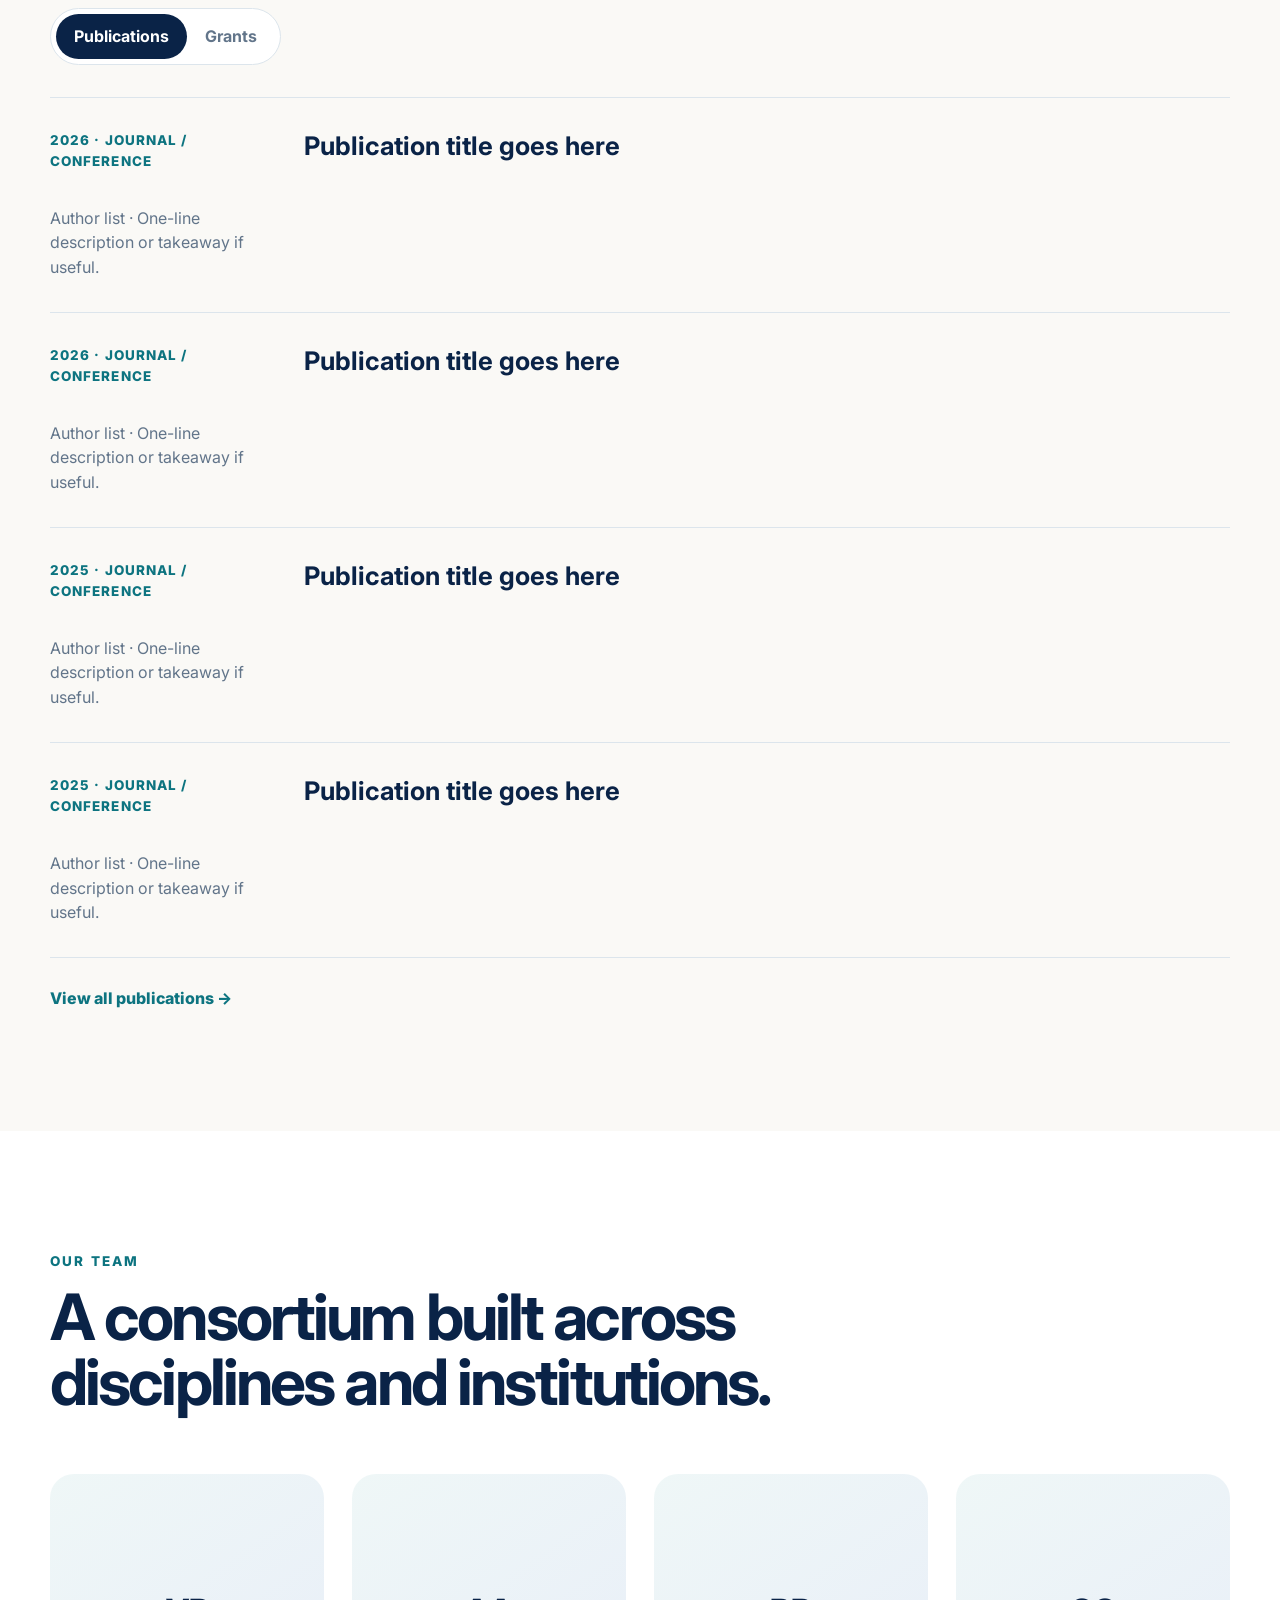
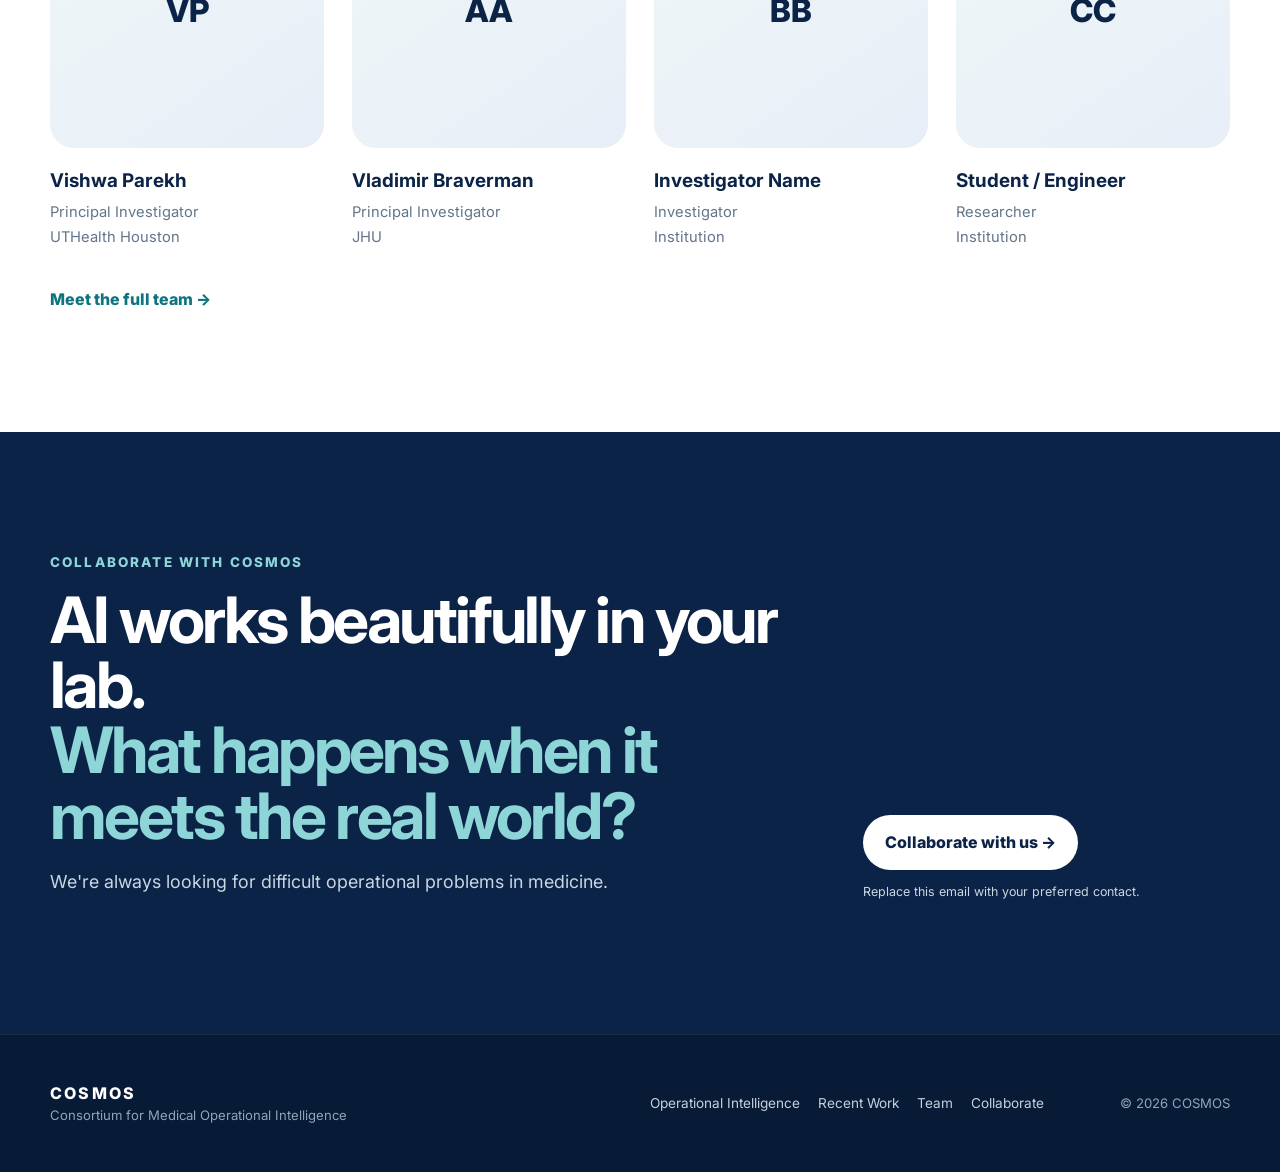
==== commit f67ab350: "Update index.html" ====
--- a/COSMOS/index.html
+++ b/COSMOS/index.html
@@ -155,14 +155,14 @@
           <article class="person-card">
             <div class="avatar placeholder-avatar">VP</div>
             <h3>Vishwa Parekh</h3>
-            <p class="role">Founding Director / Principal Investigator</p>
-            <p class="institution">Institution</p>
+            <p class="role">Principal Investigator</p>
+            <p class="institution">UTHealth Houston</p>
           </article>
           <article class="person-card">
             <div class="avatar placeholder-avatar">AA</div>
-            <h3>Investigator Name</h3>
-            <p class="role">Investigator</p>
-            <p class="institution">Institution</p>
+            <h3>Vladimir Braverman</h3>
+            <p class="role">Principal Investigator</p>
+            <p class="institution">JHU</p>
           </article>
           <article class="person-card">
             <div class="avatar placeholder-avatar">BB</div>
